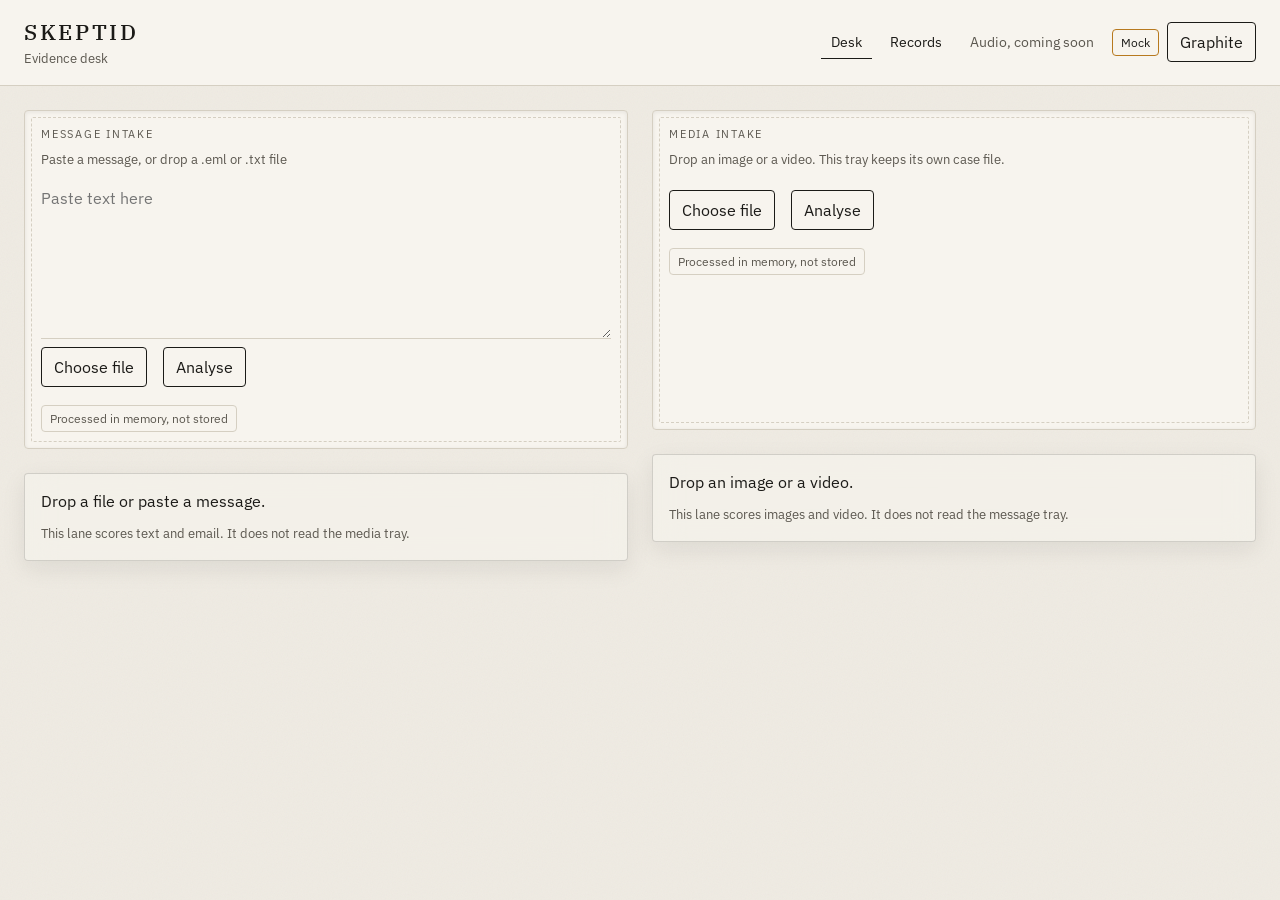
==== web/index.html @ 7d763f14 "feat(message): M4 message lane, email engine, external vendor router, and champion primary" ====
<!DOCTYPE html>
<html lang="en">
<head>
  <meta charset="utf-8">
  <meta name="viewport" content="width=device-width, initial-scale=1">
  <title>SKEPTID — evidence desk</title>
  <link rel="stylesheet" href="styles.css">
</head>
<body>
  <a class="skip" href="#message-input">Skip to message intake</a>
  <div id="app">
    <header class="mast">
      <div class="brand">
        <h1>Skeptid</h1>
        <p>Evidence desk</p>
      </div>
      <div class="mast-tools">
        <nav class="nav" aria-label="Desk sections">
          <a href="#desk" id="nav-desk" aria-current="page">Desk</a>
          <a href="#records" id="nav-records">Records</a>
          <span class="is-disabled" title="Audio is not implemented">Audio, coming soon</span>
        </nav>
        <span id="mock-chip" class="chip mock" hidden>Mock</span>
        <button type="button" id="theme-toggle" aria-pressed="false">Graphite</button>
      </div>
    </header>

    <main>
      <div id="view-desk">
        <div class="desk-intakes">
          <section class="lane is-empty" id="message-lane" data-lane="message">
            <div class="tray" id="message-tray">
              <div class="scan" aria-hidden="true"></div>
              <div class="tray-label">Message intake</div>
              <div class="tray-body">
                <label class="muted" for="message-input">Paste a message, or drop a .eml or .txt file</label>
                <textarea id="message-input" maxlength="20000" rows="6" placeholder="Paste text here"></textarea>
                <div class="row">
                  <button type="button" id="message-choose">Choose file</button>
                  <input id="message-file" type="file" accept=".eml,.txt,text/plain,message/rfc822" hidden>
                  <span class="file-name mono" id="message-filename"></span>
                  <button type="button" id="message-analyze">Analyse</button>
                </div>
                <div class="progress" aria-hidden="true"><span></span></div>
                <div class="examples" id="message-examples" hidden></div>
                <span class="chip privacy">Processed in memory, not stored</span>
              </div>
            </div>
            <div class="glass panel-empty" id="message-empty">
              <p>Drop a file or paste a message.</p>
              <p class="muted">This lane scores text and email. It does not read the media tray.</p>
            </div>
            <div class="glass panel-load" id="message-load">
              <p id="message-step">Checking body text</p>
              <div class="skel" aria-hidden="true"><i></i><i></i><i></i><i></i></div>
            </div>
            <div class="glass panel-fail" id="message-fail" role="alert"></div>
            <div class="section history-wrap" id="message-history-wrap" hidden>
              <h3>History</h3>
              <ul class="history" id="message-history"></ul>
            </div>
          </section>

          <section class="lane is-empty" id="media-lane" data-lane="media">
            <div class="tray" id="media-tray">
              <div class="scan" aria-hidden="true"></div>
              <div class="tray-label">Media intake</div>
              <div class="tray-body">
                <p class="muted">Drop an image or a video. This tray keeps its own case file.</p>
                <div class="row">
                  <button type="button" id="media-choose">Choose file</button>
                  <input id="media-file" type="file" accept="image/jpeg,image/png,image/webp,video/mp4,video/webm,.jpg,.jpeg,.png,.webp,.mp4,.webm" hidden>
                  <span class="file-name mono" id="media-filename"></span>
                  <button type="button" id="media-analyze">Analyse</button>
                </div>
                <div class="progress" aria-hidden="true"><span></span></div>
                <div class="examples" id="media-examples" hidden></div>
                <span class="chip privacy">Processed in memory, not stored</span>
              </div>
            </div>
            <div class="glass panel-empty" id="media-empty">
              <p>Drop an image or a video.</p>
              <p class="muted">This lane scores images and video. It does not read the message tray.</p>
            </div>
            <div class="glass panel-load" id="media-load">
              <p id="media-step">Scoring frames</p>
              <div class="skel" aria-hidden="true"><i></i><i></i><i></i><i></i></div>
            </div>
            <div class="glass panel-fail" id="media-fail" role="alert"></div>
            <div class="section history-wrap" id="media-history-wrap" hidden>
              <h3>History</h3>
              <ul class="history" id="media-history"></ul>
            </div>
          </section>
        </div>

        <div class="desk-results">
          <div class="panel-result" id="message-result"></div>
          <div class="panel-result" id="media-result"></div>
        </div>
      </div>

      <section id="view-records" hidden>
        <div class="records-solid" id="records-body">
          <h2>Records</h2>
          <p class="muted">Metrics come from the model registry. Nothing on this page is a sample score.</p>
        </div>
      </section>
    </main>
  </div>
  <script src="offsets.js"></script>
  <script src="fixtures.js"></script>
  <script src="app.js"></script>
</body>
</html>
---- web/styles.css ----
/* SKEPTID evidence desk — tokens, grain, shell, trays, results */

@font-face {
  font-family: "IBM Plex Serif";
  src: url("fonts/ibm-plex-serif-latin-400-normal.woff2") format("woff2");
  font-weight: 400;
  font-style: normal;
  font-display: swap;
}

@font-face {
  font-family: "IBM Plex Serif";
  src: url("fonts/ibm-plex-serif-latin-500-normal.woff2") format("woff2");
  font-weight: 500;
  font-style: normal;
  font-display: swap;
}

@font-face {
  font-family: "IBM Plex Sans";
  src: url("fonts/ibm-plex-sans-latin-400-normal.woff2") format("woff2");
  font-weight: 400;
  font-style: normal;
  font-display: swap;
}

@font-face {
  font-family: "IBM Plex Sans";
  src: url("fonts/ibm-plex-sans-latin-500-normal.woff2") format("woff2");
  font-weight: 500;
  font-style: normal;
  font-display: swap;
}

@font-face {
  font-family: "IBM Plex Mono";
  src: url("fonts/ibm-plex-mono-latin-400-normal.woff2") format("woff2");
  font-weight: 400;
  font-style: normal;
  font-display: swap;
}

:root {
  --paper: #efebe3;
  --surface: #f7f4ee;
  --ink: #1b1a17;
  --ink-2: #5b574f;
  --rule: #d5cfc2;
  --alert: #b3361e;
  --caution: #b7791f;
  --safe: #2f6b57;
  --glass-fill: rgba(247, 244, 238, 0.58);
  --glass-border: rgba(27, 26, 23, 0.16);
  --glass-shadow: 0 8px 24px rgba(27, 26, 23, 0.08);
  --grain-opacity: 0.04;
  --radius: 4px;
  --s: 8px;
  --font-serif: "IBM Plex Serif", "Iowan Old Style", "Palatino Linotype", Palatino, "Times New Roman", serif;
  --font-sans: "IBM Plex Sans", "Segoe UI", system-ui, sans-serif;
  --font-mono: "IBM Plex Mono", ui-monospace, "Cascadia Mono", Consolas, monospace;
  color-scheme: light;
}

[data-theme="dark"] {
  --paper: #151616;
  --surface: #1d1f1f;
  --ink: #ece8df;
  --ink-2: #9a968c;
  --rule: #2f3232;
  --alert: #d24a32;
  --caution: #c48a2e;
  --safe: #3d8a70;
  --glass-fill: rgba(29, 31, 31, 0.56);
  --glass-border: rgba(236, 232, 223, 0.14);
  --glass-shadow: 0 8px 24px rgba(0, 0, 0, 0.35);
  --grain-opacity: 0.07;
  color-scheme: dark;
}

*,
*::before,
*::after {
  box-sizing: border-box;
}

html,
body {
  margin: 0;
  min-height: 100%;
}

body {
  background: var(--paper);
  color: var(--ink);
  font-family: var(--font-sans);
  font-size: 16px;
  line-height: 1.45;
  position: relative;
}

body::before {
  content: "";
  position: fixed;
  inset: 0;
  z-index: 0;
  pointer-events: none;
  opacity: var(--grain-opacity);
  background-image: url("data:image/svg+xml,%3Csvg xmlns='http://www.w3.org/2000/svg' width='180' height='180'%3E%3Cfilter id='n'%3E%3CfeTurbulence type='fractalNoise' baseFrequency='0.8' numOctaves='4' stitchTiles='stitch'/%3E%3C/filter%3E%3Crect width='100%25' height='100%25' filter='url(%23n)'/%3E%3C/svg%3E");
  mix-blend-mode: multiply;
}

[data-theme="dark"] body::before,
body.theme-dark::before {
  mix-blend-mode: overlay;
}

#app {
  position: relative;
  z-index: 1;
  min-height: 100vh;
}

.skip {
  position: absolute;
  left: var(--s);
  top: -40px;
  background: var(--surface);
  color: var(--ink);
  padding: var(--s) calc(var(--s) * 2);
  z-index: 10;
}

.skip:focus {
  top: var(--s);
}

h1,
h2,
h3 {
  font-family: var(--font-serif);
  font-weight: 500;
  margin: 0;
}

p {
  margin: 0 0 calc(var(--s) * 1.5);
}

button,
input,
textarea,
select {
  font-family: inherit;
  font-size: inherit;
  color: inherit;
}

button {
  background: var(--surface);
  border: 1px solid var(--ink);
  border-radius: var(--radius);
  padding: calc(var(--s) * 1) calc(var(--s) * 1.5);
  cursor: pointer;
  min-height: 40px;
}

button:hover {
  background: var(--paper);
}

button:disabled {
  cursor: not-allowed;
  opacity: 0.55;
}

button.ghost {
  border-color: var(--rule);
  color: var(--ink-2);
}

a {
  color: var(--ink);
}

:focus-visible {
  outline: 2px solid var(--ink);
  outline-offset: 2px;
}

.num {
  font-family: var(--font-mono);
  font-variant-numeric: tabular-nums;
  font-feature-settings: "tnum" 1;
}

.mono {
  font-family: var(--font-mono);
}

.caps {
  font-family: var(--font-mono);
  letter-spacing: 0.08em;
  text-transform: uppercase;
  font-size: 12px;
}

/* Header / shell */

.mast {
  display: flex;
  align-items: center;
  justify-content: space-between;
  gap: calc(var(--s) * 2);
  padding: calc(var(--s) * 2) calc(var(--s) * 3);
  border-bottom: 1px solid var(--rule);
  background: var(--surface);
}

.brand {
  display: flex;
  flex-direction: column;
  gap: 2px;
}

.brand h1 {
  font-size: 22px;
  letter-spacing: 0.12em;
  text-transform: uppercase;
}

.brand p {
  margin: 0;
  color: var(--ink-2);
  font-size: 13px;
}

.mast-tools {
  display: flex;
  align-items: center;
  gap: var(--s);
  flex-wrap: wrap;
  justify-content: flex-end;
}

.nav {
  display: flex;
  gap: var(--s);
}

.nav a,
.nav span {
  padding: 6px 10px;
  text-decoration: none;
  border-bottom: 1px solid transparent;
  font-size: 14px;
}

.nav a[aria-current="page"] {
  border-bottom-color: var(--ink);
}

.nav .is-disabled {
  color: var(--ink-2);
}

.chip {
  display: inline-flex;
  align-items: center;
  gap: 6px;
  border: 1px solid var(--rule);
  border-radius: var(--radius);
  padding: 4px 8px;
  font-size: 12px;
  color: var(--ink-2);
  background: var(--surface);
}

.chip.mock {
  border-color: var(--caution);
  color: var(--ink);
}

.chip.privacy {
  max-width: 28ch;
}

main {
  padding: calc(var(--s) * 3);
  max-width: 1440px;
  margin: 0 auto;
}

.desk-intakes {
  display: grid;
  grid-template-columns: 1fr 1fr;
  gap: calc(var(--s) * 3);
  align-items: start;
}

.desk-results {
  display: flex;
  flex-direction: column;
  gap: calc(var(--s) * 3);
  margin-top: calc(var(--s) * 3);
}

#view-records {
  max-width: 1440px;
}

.lane {
  display: flex;
  flex-direction: column;
  gap: calc(var(--s) * 2);
  min-width: 0;
}

/* Intake tray */

.tray {
  position: relative;
  background: var(--surface);
  border: 1px solid var(--rule);
  border-radius: var(--radius);
  box-shadow: inset 0 1px 4px rgba(27, 26, 23, 0.08);
  padding: calc(var(--s) * 2);
  min-height: 320px;
}

.tray::after {
  content: "";
  position: absolute;
  inset: 6px;
  border: 1px dashed var(--rule);
  border-radius: 2px;
  pointer-events: none;
}

.tray.is-dragover {
  background: color-mix(in srgb, var(--surface) 88%, var(--ink) 12%);
}

.tray.is-dragover::after {
  border-style: solid;
  border-color: var(--ink);
}

.tray-label {
  font-family: var(--font-sans);
  font-size: 11px;
  letter-spacing: 0.16em;
  text-transform: uppercase;
  color: var(--ink-2);
  margin-bottom: var(--s);
}

.tray-body {
  position: relative;
  z-index: 1;
  display: flex;
  flex-direction: column;
  gap: var(--s);
}

textarea {
  width: 100%;
  min-height: 120px;
  resize: vertical;
  background: transparent;
  border: 0;
  border-bottom: 1px solid var(--rule);
  border-radius: 0;
  padding: var(--s) 0;
  line-height: 1.5;
}

textarea:focus-visible {
  outline: none;
  border-bottom-color: var(--ink);
}

.row {
  display: flex;
  flex-wrap: wrap;
  gap: var(--s);
  align-items: center;
}

.file-name {
  color: var(--ink-2);
  font-size: 13px;
  min-width: 0;
  overflow: hidden;
  text-overflow: ellipsis;
  white-space: nowrap;
}

.examples {
  display: flex;
  flex-wrap: nowrap;
  gap: 6px;
  overflow-x: auto;
  padding-bottom: 2px;
}

.examples button {
  min-height: 32px;
  padding: 4px 8px;
  font-size: 12px;
  border-color: var(--rule);
  color: var(--ink-2);
  white-space: nowrap;
  flex: 0 0 auto;
}

.progress {
  height: 2px;
  background: var(--rule);
  overflow: hidden;
  display: none;
}

.tray.is-loading .progress {
  display: block;
}

.progress > span {
  display: block;
  height: 100%;
  width: 30%;
  background: var(--ink);
  animation: slide 800ms ease-out infinite;
}

.scan {
  display: none;
  position: absolute;
  left: 6px;
  right: 6px;
  top: 6px;
  height: 1px;
  background: var(--ink);
  z-index: 3;
  pointer-events: none;
}

.tray.is-loading .scan {
  display: block;
  animation: scan 900ms ease-out infinite;
}

@keyframes slide {
  from { transform: translateX(-120%); }
  to { transform: translateX(400%); }
}

@keyframes scan {
  from { top: 8px; }
  to { top: calc(100% - 8px); }
}

/* Glass: empty, loading, fail only */

.glass {
  position: relative;
  background: var(--glass-fill);
  border: 1px solid var(--glass-border);
  border-radius: var(--radius);
  box-shadow: var(--glass-shadow);
  backdrop-filter: blur(14px);
  -webkit-backdrop-filter: blur(14px);
  padding: calc(var(--s) * 2);
  color: var(--ink);
}

.glass p:last-child {
  margin-bottom: 0;
}

.glass-fallback {
  background: var(--surface);
  backdrop-filter: none;
}

.panel-empty,
.panel-load,
.panel-fail {
  margin-top: var(--s);
}

.panel-load,
.panel-fail,
.lane.is-empty .panel-result,
.lane:not(.is-empty) .panel-empty,
.lane:not(.is-loading) .panel-load,
.lane:not(.is-fail) .panel-fail {
  display: none;
}

.lane.is-loading .panel-load,
.lane.is-fail .panel-fail {
  display: block;
}

.lane.is-loading .panel-empty,
.lane.is-fail .panel-empty {
  display: none;
}

.skel {
  display: grid;
  gap: var(--s);
}

.skel i {
  display: block;
  height: 12px;
  background: var(--rule);
  border-radius: 2px;
}

.skel i:nth-child(1) { width: 40%; height: 20px; }
.skel i:nth-child(2) { width: 92%; }
.skel i:nth-child(3) { width: 74%; }
.skel i:nth-child(4) { width: 83%; }

/* Result: solid surfaces only */

.panel-result {
  display: none;
  background: var(--surface);
  border: 1px solid var(--rule);
  border-radius: var(--radius);
  padding: calc(var(--s) * 2);
}

.panel-result.is-open {
  display: block;
}

.result-head {
  display: flex;
  flex-wrap: wrap;
  justify-content: space-between;
  gap: var(--s);
  padding-bottom: calc(var(--s) * 2);
  border-bottom: 1px solid var(--rule);
  margin-bottom: calc(var(--s) * 2);
}

.verdict {
  display: inline-block;
  font-family: var(--font-mono);
  font-size: 13px;
  letter-spacing: 0.14em;
  text-transform: uppercase;
  padding: 8px 12px;
  border: 1px solid currentColor;
  box-shadow: 0 0 0 1px currentColor;
  color: var(--ink-2);
}

.verdict[data-level="LOW"] { color: var(--safe); }
.verdict[data-level="MEDIUM"] { color: var(--caution); }
.verdict[data-level="HIGH"] { color: var(--alert); }

.meta {
  text-align: right;
  font-size: 13px;
  color: var(--ink-2);
}

.meta strong {
  color: var(--ink);
  font-weight: 500;
}

.stats {
  display: grid;
  grid-template-columns: repeat(3, minmax(0, 1fr));
  gap: var(--s);
  margin: calc(var(--s) * 2) 0;
}

.stat {
  padding: var(--s) 0;
  border-top: 1px solid var(--rule);
}

.stat dt {
  color: var(--ink-2);
  font-size: 12px;
}

.stat dd {
  margin: 4px 0 0;
  font-family: var(--font-mono);
  font-variant-numeric: tabular-nums;
  font-size: 20px;
  text-align: right;
}

.section {
  margin-top: calc(var(--s) * 3);
  padding-top: calc(var(--s) * 2);
  border-top: 1px solid var(--rule);
}

.section h3 {
  font-size: 16px;
  margin-bottom: var(--s);
}

.providers {
  display: grid;
  grid-template-columns: repeat(3, minmax(0, 1fr));
  gap: var(--s);
}

.provider {
  padding: var(--s) 0;
}

.provider .id {
  font-family: var(--font-mono);
  font-size: 13px;
}

.provider.unavailable .id {
  color: var(--ink-2);
}

.provider-version {
  margin: 6px 0 0;
  font-size: 13px;
  display: flex;
  flex-wrap: wrap;
  align-items: center;
  gap: 6px;
}

.chip.tag-plain {
  border-color: var(--rule);
  color: var(--ink-2);
  background: var(--surface);
}

.muted {
  color: var(--ink-2);
  font-size: 13px;
}

.hl {
  background: color-mix(in srgb, var(--caution) 42%, var(--surface));
  border-bottom: 2px solid var(--caution);
  padding: 0 1px;
  color: var(--ink);
}

.span-mark {
  display: inline-flex;
  align-items: center;
  justify-content: center;
  width: 14px;
  height: 14px;
  margin-right: 2px;
  font-family: var(--font-mono);
  font-size: 10px;
  line-height: 1;
  border: 1px solid var(--ink);
  border-radius: 2px;
  vertical-align: 2px;
}

.why-list {
  list-style: none;
  margin: 0;
  padding: 0;
}

.why-list li {
  display: grid;
  grid-template-columns: 20px 1fr auto;
  gap: var(--s);
  padding: 8px 0;
  border-bottom: 1px solid var(--rule);
  font-size: 13px;
}

.why-list .num {
  text-align: right;
}

.result-layout {
  display: flex;
  flex-direction: column;
  gap: calc(var(--s) * 3);
}

.result-evidence,
.result-summary {
  min-width: 0;
}

.result-evidence {
  max-height: 480px;
  overflow: auto;
  padding-right: var(--s);
}

.result-summary {
  background: var(--surface);
}

.risk-bar {
  position: relative;
  height: 8px;
  margin: calc(var(--s) * 2) 0 calc(var(--s) * 3);
  background: var(--rule);
  border-radius: 2px;
}

.risk-bar .fill {
  height: 100%;
  border-radius: 2px;
  background: var(--ink-2);
}

.risk-bar[data-level="LOW"] .fill { background: var(--safe); }
.risk-bar[data-level="MEDIUM"] .fill { background: var(--caution); }
.risk-bar[data-level="HIGH"] .fill { background: var(--alert); }

.risk-bar .tick {
  position: absolute;
  top: -4px;
  width: 1px;
  height: 16px;
  background: var(--ink);
}

.risk-bar .tick-label {
  position: absolute;
  top: 16px;
  font-family: var(--font-mono);
  font-size: 10px;
  color: var(--ink-2);
  transform: translateX(-50%);
}

.strip {
  width: 100%;
  height: 56px;
  display: block;
}

.provider.is-shown {
  box-shadow: inset 0 -2px 0 var(--ink);
}

.print {
  position: relative;
  display: inline-block;
  border: 1px solid var(--ink);
  box-shadow: 0 6px 16px rgba(27, 26, 23, 0.12);
  padding: 8px;
  background: var(--surface);
}

.print::before,
.print::after {
  content: "";
  position: absolute;
  width: 10px;
  height: 10px;
  border: 1px solid var(--ink-2);
}

.print::before {
  top: -1px;
  left: -1px;
  border-right: 0;
  border-bottom: 0;
}

.print::after {
  bottom: -1px;
  right: -1px;
  border-left: 0;
  border-top: 0;
}

.print-stage {
  position: relative;
  display: block;
}

.print-stage canvas,
.print-stage img {
  display: block;
  max-width: 100%;
  height: auto;
}

.print-stage .overlay {
  position: absolute;
  inset: 0;
  width: 100%;
  height: 100%;
  mix-blend-mode: multiply;
  pointer-events: none;
}

.print-cap {
  font-family: var(--font-mono);
  font-size: 11px;
  color: var(--ink-2);
  margin-top: 6px;
}

.film {
  display: flex;
  gap: 6px;
  overflow-x: auto;
  padding-bottom: 8px;
}

.film button {
  padding: 4px;
  min-height: 0;
  border-color: var(--rule);
}

.film canvas {
  display: block;
  width: 72px;
  height: 48px;
}

.timeline {
  width: 100%;
  height: 64px;
  display: block;
}

.records-solid {
  background: var(--surface);
  border: 1px solid var(--rule);
  border-radius: var(--radius);
  padding: calc(var(--s) * 3);
}

.matrix {
  border-collapse: collapse;
  font-size: 12px;
}

.matrix th,
.matrix td {
  text-align: right;
  padding: 6px 8px;
}

.opacity-row {
  display: flex;
  align-items: center;
  gap: var(--s);
  margin-top: var(--s);
}

.opacity-row input[type="range"] {
  flex: 1;
  accent-color: var(--ink);
}

@media (min-width: 1100px) {
  .result-layout {
    display: grid;
    grid-template-columns: minmax(0, 1.1fr) minmax(280px, 0.9fr);
    align-items: start;
  }

  .result-summary {
    position: sticky;
    top: var(--s);
  }

  .result-evidence {
    order: 0;
  }

  .result-summary {
    order: 1;
  }
}

.evidence-text {
  white-space: pre-wrap;
  word-break: break-word;
  font-size: 15px;
}

table {
  width: 100%;
  border-collapse: collapse;
  font-size: 13px;
}

th,
td {
  padding: 8px 0;
  border-bottom: 1px solid var(--rule);
  text-align: left;
  vertical-align: top;
}

th {
  color: var(--ink-2);
  font-weight: 500;
}

td.num,
th.num {
  text-align: right;
}

.history {
  list-style: none;
  margin: 0;
  padding: 0;
}

.history button {
  width: 100%;
  text-align: left;
  border-color: var(--rule);
}

.icon {
  width: 16px;
  height: 16px;
  stroke: currentColor;
  fill: none;
  stroke-width: 1.4;
  vertical-align: -2px;
}

@media (max-width: 1099px) {
  .result-summary {
    order: -1;
  }

  .result-evidence {
    max-height: none;
  }
}

@media (max-width: 880px) {
  .desk-intakes {
    grid-template-columns: 1fr;
  }

  .providers,
  .stats {
    grid-template-columns: 1fr;
  }

  .meta {
    text-align: left;
  }

  main {
    padding: calc(var(--s) * 2);
  }

  .mast {
    padding: calc(var(--s) * 2);
    align-items: flex-start;
    flex-direction: column;
  }
}

@media (max-width: 360px) {
  .brand h1 {
    font-size: 18px;
  }

  textarea {
    min-height: 96px;
  }
}

@media (prefers-reduced-motion: reduce) {
  *,
  *::before,
  *::after {
    animation: none !important;
    transition: none !important;
  }

  .scan {
    display: none !important;
  }
}

@media (prefers-reduced-transparency: reduce) {
  .glass {
    background: var(--surface);
    backdrop-filter: none;
    -webkit-backdrop-filter: none;
  }
}

@supports not ((backdrop-filter: blur(12px)) or (-webkit-backdrop-filter: blur(12px))) {
  .glass {
    background: var(--surface);
  }
}
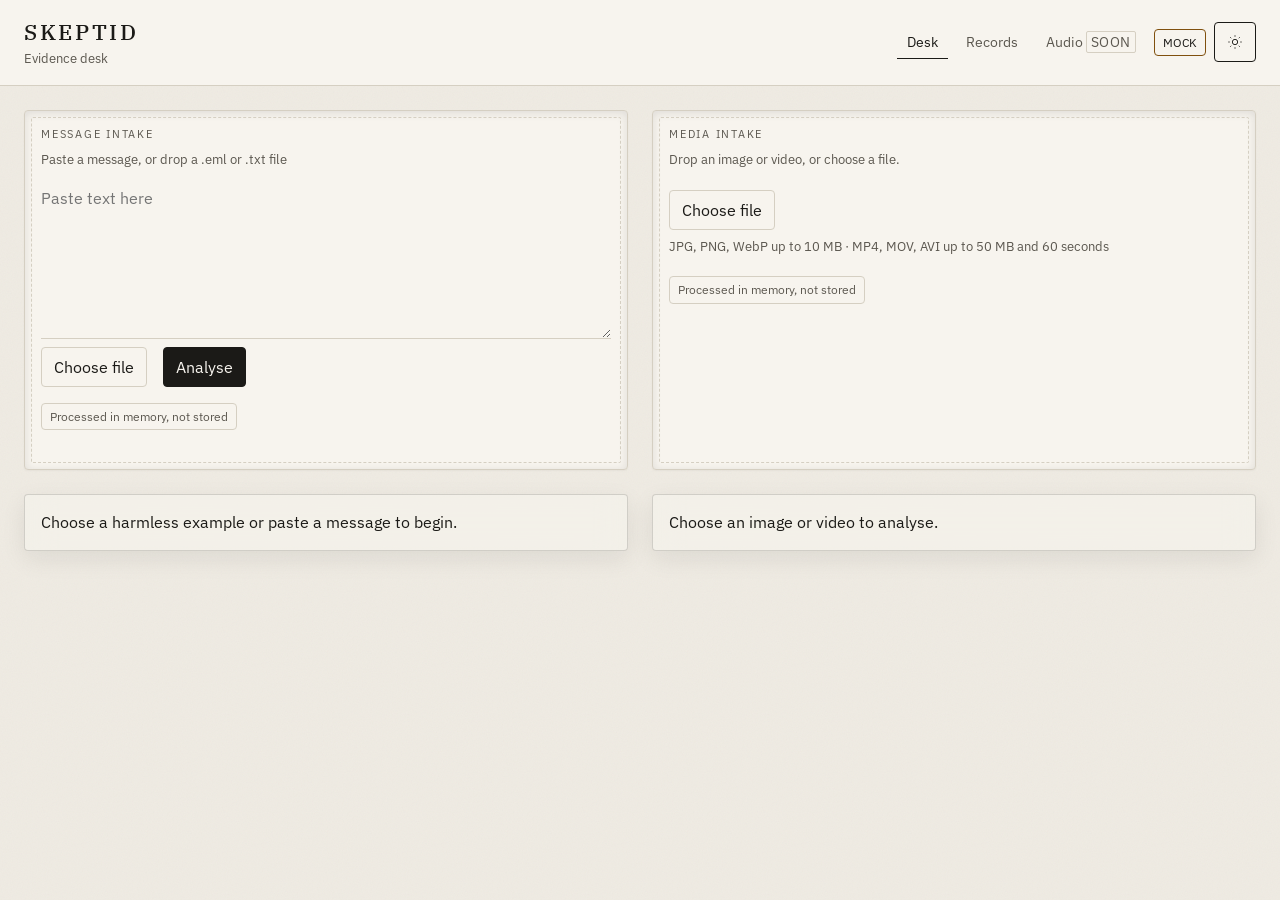
==== commit aca858d0: "feat(web): complete evidence desk UI fixes" ====
--- a/web/index.html
+++ b/web/index.html
@@ -16,99 +16,70 @@
       </div>
       <div class="mast-tools">
         <nav class="nav" aria-label="Desk sections">
-          <a href="#desk" id="nav-desk" aria-current="page">Desk</a>
-          <a href="#records" id="nav-records">Records</a>
-          <span class="is-disabled" title="Audio is not implemented">Audio, coming soon</span>
+          <a href="#desk" aria-current="page">Desk</a>
+          <span class="is-disabled" aria-disabled="true">Records</span>
+          <span class="is-disabled" aria-disabled="true">Audio <span class="soon">soon</span></span>
         </nav>
-        <span id="mock-chip" class="chip mock" hidden>Mock</span>
-        <button type="button" id="theme-toggle" aria-pressed="false">Graphite</button>
+        <span id="mock-chip" class="chip mock" hidden>MOCK</span>
+        <button type="button" id="theme-toggle" aria-label="Switch to Graphite theme" aria-pressed="false">
+          <svg class="icon" viewBox="0 0 24 24" aria-hidden="true"><circle cx="12" cy="12" r="4"/><path d="M12 2v2m0 16v2M4.93 4.93l1.42 1.42m11.3 11.3 1.42 1.42M2 12h2m16 0h2M4.93 19.07l1.42-1.42m11.3-11.3 1.42-1.42"/></svg>
+        </button>
       </div>
     </header>
 
-    <main>
-      <div id="view-desk">
-        <div class="desk-intakes">
-          <section class="lane is-empty" id="message-lane" data-lane="message">
-            <div class="tray" id="message-tray">
-              <div class="scan" aria-hidden="true"></div>
-              <div class="tray-label">Message intake</div>
-              <div class="tray-body">
-                <label class="muted" for="message-input">Paste a message, or drop a .eml or .txt file</label>
-                <textarea id="message-input" maxlength="20000" rows="6" placeholder="Paste text here"></textarea>
-                <div class="row">
-                  <button type="button" id="message-choose">Choose file</button>
-                  <input id="message-file" type="file" accept=".eml,.txt,text/plain,message/rfc822" hidden>
-                  <span class="file-name mono" id="message-filename"></span>
-                  <button type="button" id="message-analyze">Analyse</button>
-                </div>
-                <div class="progress" aria-hidden="true"><span></span></div>
-                <div class="examples" id="message-examples" hidden></div>
-                <span class="chip privacy">Processed in memory, not stored</span>
+    <main id="desk">
+      <div class="desk">
+        <section class="lane is-empty" id="message-lane" data-lane="message">
+          <div class="tray" id="message-tray">
+            <div class="scan" aria-hidden="true"></div>
+            <div class="tray-label">Message intake</div>
+            <div class="tray-body">
+              <label class="muted" for="message-input">Paste a message, or drop a .eml or .txt file</label>
+              <textarea id="message-input" maxlength="20000" rows="6" placeholder="Paste text here"></textarea>
+              <div class="row">
+                <button type="button" class="secondary" id="message-choose">Choose file</button>
+                <input id="message-file" type="file" accept=".eml,.txt,text/plain,message/rfc822" hidden>
+                <span class="file-name mono" id="message-filename"></span>
+                <button type="button" class="primary" id="message-analyze">Analyse</button>
               </div>
+              <div class="progress" aria-hidden="true"><span></span></div>
+              <div class="examples" id="message-examples" hidden aria-label="Mock examples"></div>
+              <span class="chip privacy">Processed in memory, not stored</span>
             </div>
-            <div class="glass panel-empty" id="message-empty">
-              <p>Drop a file or paste a message.</p>
-              <p class="muted">This lane scores text and email. It does not read the media tray.</p>
+          </div>
+
+          <div class="glass panel-empty" id="message-empty"><p>Choose a harmless example or paste a message to begin.</p></div>
+          <div class="glass panel-load" id="message-load">
+            <p id="message-step">Checking body text</p>
+            <div class="skel" aria-hidden="true"><i></i><i></i><i></i><i></i></div>
+          </div>
+          <div class="glass panel-fail" id="message-fail" role="alert"></div>
+          <div class="panel-result" id="message-result"></div>
+          <div class="section" id="message-history-wrap" hidden>
+            <h3>History</h3>
+            <ul class="history" id="message-history"></ul>
+          </div>
+        </section>
+
+        <section class="lane is-empty" id="media-lane" data-lane="media">
+          <div class="tray" id="media-tray">
+            <div class="tray-label">Media intake</div>
+            <div class="tray-body">
+              <p class="muted">Drop an image or video, or choose a file.</p>
+              <div class="row">
+                <button type="button" class="secondary" id="media-choose">Choose file</button>
+                <input id="media-file" type="file" accept="image/jpeg,image/png,image/webp,video/mp4,video/quicktime,video/x-msvideo,.jpg,.jpeg,.png,.webp,.mp4,.mov,.avi" hidden>
+                <span class="file-name mono" id="media-filename"></span>
+              </div>
+              <p class="muted media-limits">JPG, PNG, WebP up to 10 MB · MP4, MOV, AVI up to 50 MB and 60 seconds</p>
+              <span class="chip privacy">Processed in memory, not stored</span>
             </div>
-            <div class="glass panel-load" id="message-load">
-              <p id="message-step">Checking body text</p>
-              <div class="skel" aria-hidden="true"><i></i><i></i><i></i><i></i></div>
-            </div>
-            <div class="glass panel-fail" id="message-fail" role="alert"></div>
-            <div class="section history-wrap" id="message-history-wrap" hidden>
-              <h3>History</h3>
-              <ul class="history" id="message-history"></ul>
-            </div>
-          </section>
-
-          <section class="lane is-empty" id="media-lane" data-lane="media">
-            <div class="tray" id="media-tray">
-              <div class="scan" aria-hidden="true"></div>
-              <div class="tray-label">Media intake</div>
-              <div class="tray-body">
-                <p class="muted">Drop an image or a video. This tray keeps its own case file.</p>
-                <div class="row">
-                  <button type="button" id="media-choose">Choose file</button>
-                  <input id="media-file" type="file" accept="image/jpeg,image/png,image/webp,video/mp4,video/webm,.jpg,.jpeg,.png,.webp,.mp4,.webm" hidden>
-                  <span class="file-name mono" id="media-filename"></span>
-                  <button type="button" id="media-analyze">Analyse</button>
-                </div>
-                <div class="progress" aria-hidden="true"><span></span></div>
-                <div class="examples" id="media-examples" hidden></div>
-                <span class="chip privacy">Processed in memory, not stored</span>
-              </div>
-            </div>
-            <div class="glass panel-empty" id="media-empty">
-              <p>Drop an image or a video.</p>
-              <p class="muted">This lane scores images and video. It does not read the message tray.</p>
-            </div>
-            <div class="glass panel-load" id="media-load">
-              <p id="media-step">Scoring frames</p>
-              <div class="skel" aria-hidden="true"><i></i><i></i><i></i><i></i></div>
-            </div>
-            <div class="glass panel-fail" id="media-fail" role="alert"></div>
-            <div class="section history-wrap" id="media-history-wrap" hidden>
-              <h3>History</h3>
-              <ul class="history" id="media-history"></ul>
-            </div>
-          </section>
-        </div>
-
-        <div class="desk-results">
-          <div class="panel-result" id="message-result"></div>
-          <div class="panel-result" id="media-result"></div>
-        </div>
+          </div>
+          <div class="glass panel-empty" id="media-empty"><p>Choose an image or video to analyse.</p></div>
+        </section>
       </div>
-
-      <section id="view-records" hidden>
-        <div class="records-solid" id="records-body">
-          <h2>Records</h2>
-          <p class="muted">Metrics come from the model registry. Nothing on this page is a sample score.</p>
-        </div>
-      </section>
     </main>
   </div>
-  <script src="offsets.js"></script>
   <script src="fixtures.js"></script>
   <script src="app.js"></script>
 </body>
--- a/web/styles.css
+++ b/web/styles.css
@@ -46,13 +46,14 @@
   --ink: #1b1a17;
   --ink-2: #5b574f;
   --rule: #d5cfc2;
-  --alert: #b3361e;
-  --caution: #b7791f;
-  --safe: #2f6b57;
+  --alert: #9b2d1c;
+  --caution: #80500e;
+  --safe: #215640;
   --glass-fill: rgba(247, 244, 238, 0.58);
   --glass-border: rgba(27, 26, 23, 0.16);
   --glass-shadow: 0 8px 24px rgba(27, 26, 23, 0.08);
   --grain-opacity: 0.04;
+  --text-small: #5b574f;
   --radius: 4px;
   --s: 8px;
   --font-serif: "IBM Plex Serif", "Iowan Old Style", "Palatino Linotype", Palatino, "Times New Roman", serif;
@@ -67,13 +68,14 @@
   --ink: #ece8df;
   --ink-2: #9a968c;
   --rule: #2f3232;
-  --alert: #d24a32;
-  --caution: #c48a2e;
-  --safe: #3d8a70;
+  --alert: #f07860;
+  --caution: #e2ae52;
+  --safe: #62b391;
   --glass-fill: rgba(29, 31, 31, 0.56);
   --glass-border: rgba(236, 232, 223, 0.14);
   --glass-shadow: 0 8px 24px rgba(0, 0, 0, 0.35);
   --grain-opacity: 0.07;
+  --text-small: #b3aea4;
   color-scheme: dark;
 }
 
@@ -168,6 +170,10 @@
   background: var(--paper);
 }
 
+button.primary { background: var(--ink); color: var(--surface); border-color: var(--ink); }
+button.primary:hover { background: var(--ink-2); }
+button.secondary { background: transparent; border-color: var(--rule); }
+
 button:disabled {
   cursor: not-allowed;
   opacity: 0.55;
@@ -262,6 +268,8 @@
 .nav .is-disabled {
   color: var(--ink-2);
 }
+
+.nav .soon { border: 1px solid var(--rule); padding: 1px 4px; border-radius: 2px; }
 
 .chip {
   display: inline-flex;
@@ -290,22 +298,11 @@
   margin: 0 auto;
 }
 
-.desk-intakes {
+.desk {
   display: grid;
   grid-template-columns: 1fr 1fr;
   gap: calc(var(--s) * 3);
-  align-items: start;
-}
-
-.desk-results {
-  display: flex;
-  flex-direction: column;
-  gap: calc(var(--s) * 3);
-  margin-top: calc(var(--s) * 3);
-}
-
-#view-records {
-  max-width: 1440px;
+  align-items: stretch;
 }
 
 .lane {
@@ -313,6 +310,7 @@
   flex-direction: column;
   gap: calc(var(--s) * 2);
   min-width: 0;
+  height: 100%;
 }
 
 /* Intake tray */
@@ -322,9 +320,10 @@
   background: var(--surface);
   border: 1px solid var(--rule);
   border-radius: var(--radius);
-  box-shadow: inset 0 1px 4px rgba(27, 26, 23, 0.08);
+  box-shadow: inset 0 2px 10px rgba(27, 26, 23, 0.11), 0 1px 2px rgba(27, 26, 23, 0.04);
   padding: calc(var(--s) * 2);
-  min-height: 320px;
+  min-height: 360px;
+  height: 360px;
 }
 
 .tray::after {
@@ -398,19 +397,16 @@
 .examples {
   display: flex;
   flex-wrap: nowrap;
-  gap: 6px;
+  gap: 4px;
   overflow-x: auto;
-  padding-bottom: 2px;
 }
 
 .examples button {
-  min-height: 32px;
-  padding: 4px 8px;
-  font-size: 12px;
+  min-height: 30px;
+  flex: 0 0 auto;
+  padding: 4px 6px;
+  font-size: 11px;
   border-color: var(--rule);
-  color: var(--ink-2);
-  white-space: nowrap;
-  flex: 0 0 auto;
 }
 
 .progress {
@@ -527,15 +523,16 @@
 /* Result: solid surfaces only */
 
 .panel-result {
-  display: none;
   background: var(--surface);
   border: 1px solid var(--rule);
   border-radius: var(--radius);
   padding: calc(var(--s) * 2);
 }
 
-.panel-result.is-open {
-  display: block;
+.lane.is-empty .panel-result,
+.lane.is-loading .panel-result,
+.lane.is-fail .panel-result {
+  display: none;
 }
 
 .result-head {
@@ -555,9 +552,10 @@
   letter-spacing: 0.14em;
   text-transform: uppercase;
   padding: 8px 12px;
-  border: 1px solid currentColor;
-  box-shadow: 0 0 0 1px currentColor;
-  color: var(--ink-2);
+  border: 1px solid var(--ink);
+  box-shadow: 0 0 0 1px var(--ink);
+  outline: 1px solid var(--ink);
+  outline-offset: 3px;
 }
 
 .verdict[data-level="LOW"] { color: var(--safe); }
@@ -651,247 +649,45 @@
 }
 
 .hl {
-  background: color-mix(in srgb, var(--caution) 42%, var(--surface));
-  border-bottom: 2px solid var(--caution);
-  padding: 0 1px;
-  color: var(--ink);
-}
-
-.span-mark {
-  display: inline-flex;
-  align-items: center;
-  justify-content: center;
-  width: 14px;
-  height: 14px;
-  margin-right: 2px;
-  font-family: var(--font-mono);
-  font-size: 10px;
-  line-height: 1;
-  border: 1px solid var(--ink);
-  border-radius: 2px;
-  vertical-align: 2px;
-}
-
-.why-list {
-  list-style: none;
-  margin: 0;
-  padding: 0;
-}
-
-.why-list li {
-  display: grid;
-  grid-template-columns: 20px 1fr auto;
-  gap: var(--s);
-  padding: 8px 0;
-  border-bottom: 1px solid var(--rule);
-  font-size: 13px;
-}
-
-.why-list .num {
-  text-align: right;
-}
-
-.result-layout {
-  display: flex;
-  flex-direction: column;
-  gap: calc(var(--s) * 3);
-}
-
-.result-evidence,
-.result-summary {
-  min-width: 0;
-}
-
-.result-evidence {
-  max-height: 480px;
-  overflow: auto;
-  padding-right: var(--s);
-}
-
-.result-summary {
-  background: var(--surface);
-}
-
-.risk-bar {
-  position: relative;
-  height: 8px;
-  margin: calc(var(--s) * 2) 0 calc(var(--s) * 3);
-  background: var(--rule);
-  border-radius: 2px;
-}
-
-.risk-bar .fill {
-  height: 100%;
-  border-radius: 2px;
-  background: var(--ink-2);
-}
-
-.risk-bar[data-level="LOW"] .fill { background: var(--safe); }
-.risk-bar[data-level="MEDIUM"] .fill { background: var(--caution); }
-.risk-bar[data-level="HIGH"] .fill { background: var(--alert); }
-
-.risk-bar .tick {
-  position: absolute;
-  top: -4px;
-  width: 1px;
-  height: 16px;
-  background: var(--ink);
-}
-
-.risk-bar .tick-label {
-  position: absolute;
-  top: 16px;
-  font-family: var(--font-mono);
-  font-size: 10px;
-  color: var(--ink-2);
-  transform: translateX(-50%);
-}
-
-.strip {
-  width: 100%;
-  height: 56px;
-  display: block;
-}
-
-.provider.is-shown {
+  background: color-mix(in srgb, var(--caution) 28%, transparent);
   box-shadow: inset 0 -2px 0 var(--ink);
-}
-
-.print {
-  position: relative;
-  display: inline-block;
-  border: 1px solid var(--ink);
-  box-shadow: 0 6px 16px rgba(27, 26, 23, 0.12);
-  padding: 8px;
-  background: var(--surface);
-}
-
-.print::before,
-.print::after {
-  content: "";
-  position: absolute;
-  width: 10px;
-  height: 10px;
-  border: 1px solid var(--ink-2);
-}
-
-.print::before {
-  top: -1px;
-  left: -1px;
-  border-right: 0;
-  border-bottom: 0;
-}
-
-.print::after {
-  bottom: -1px;
-  right: -1px;
-  border-left: 0;
-  border-top: 0;
-}
-
-.print-stage {
-  position: relative;
-  display: block;
-}
-
-.print-stage canvas,
-.print-stage img {
-  display: block;
-  max-width: 100%;
-  height: auto;
-}
-
-.print-stage .overlay {
-  position: absolute;
-  inset: 0;
-  width: 100%;
-  height: 100%;
-  mix-blend-mode: multiply;
-  pointer-events: none;
-}
-
-.print-cap {
-  font-family: var(--font-mono);
-  font-size: 11px;
-  color: var(--ink-2);
-  margin-top: 6px;
-}
-
-.film {
-  display: flex;
-  gap: 6px;
-  overflow-x: auto;
-  padding-bottom: 8px;
-}
-
-.film button {
-  padding: 4px;
-  min-height: 0;
-  border-color: var(--rule);
-}
-
-.film canvas {
-  display: block;
-  width: 72px;
-  height: 48px;
-}
-
-.timeline {
-  width: 100%;
-  height: 64px;
-  display: block;
-}
-
-.records-solid {
-  background: var(--surface);
-  border: 1px solid var(--rule);
-  border-radius: var(--radius);
-  padding: calc(var(--s) * 3);
-}
-
-.matrix {
-  border-collapse: collapse;
-  font-size: 12px;
-}
-
-.matrix th,
-.matrix td {
-  text-align: right;
-  padding: 6px 8px;
-}
-
-.opacity-row {
-  display: flex;
-  align-items: center;
-  gap: var(--s);
-  margin-top: var(--s);
-}
-
-.opacity-row input[type="range"] {
-  flex: 1;
-  accent-color: var(--ink);
-}
-
-@media (min-width: 1100px) {
-  .result-layout {
-    display: grid;
-    grid-template-columns: minmax(0, 1.1fr) minmax(280px, 0.9fr);
-    align-items: start;
-  }
-
-  .result-summary {
-    position: sticky;
-    top: var(--s);
-  }
-
-  .result-evidence {
-    order: 0;
-  }
-
-  .result-summary {
-    order: 1;
-  }
-}
+  text-decoration: underline;
+  text-decoration-thickness: 1px;
+  text-underline-offset: 3px;
+}
+
+.hl sup { font: 11px var(--font-mono); padding-right: 3px; }
+.why-flagged { padding-left: 24px; margin: 0 0 12px; }
+.why-flagged a { text-decoration-thickness: 1px; text-underline-offset: 2px; }
+.evidence-text h4 { margin: 0 0 6px; font-size: 14px; }
+.evidence-text > p { white-space: pre-wrap; word-break: break-word; }
+.shown-result { display: inline-block; margin-left: 4px; font: 11px var(--font-sans); color: var(--safe); }
+.risk-strip { height: 24px; position: relative; margin: 10px 0; border-bottom: 1px solid var(--rule); }
+.risk-strip > i { position: absolute; bottom: -4px; left: var(--position); width: 8px; height: 8px; border-radius: 50%; border: 1px solid var(--ink); background: var(--surface); transform: translateX(-50%); }
+.strip-tick { position: absolute; top: 0; bottom: 0; border-left: 1px dashed var(--ink-2); }
+.strip-tick.tick-35 { left: 35%; }.strip-tick.tick-70 { left: 70%; }
+.strip-labels { position: absolute; left: 0; right: 0; bottom: -22px; display: flex; justify-content: space-between; font: 10px var(--font-mono); color: var(--ink-2); }
+.risk-bar { height: 7px; margin: 0 0 16px; position: relative; background: var(--rule); }
+.risk-bar > span { display: block; height: 100%; width: var(--risk); background: var(--ink); }
+.risk-bar .tick { position: absolute; top: -3px; bottom: -3px; border-left: 1px dashed var(--ink); }
+.risk-bar .tick-35 { left: 35%; }.risk-bar .tick-70 { left: 70%; }
+.copy-id { font-size: 12px; min-height: 32px; margin-top: 4px; }
+.soon { font-size: 10px; letter-spacing: .04em; text-transform: uppercase; }
+.media-limits { max-width: 56ch; }
+.records-view { margin-top: 32px; border-top: 1px solid var(--rule); padding-top: 24px; }
+.records-head { display: flex; justify-content: space-between; align-items: center; margin-bottom: 16px; }
+.records-head h2 { font-size: 24px; }
+.records-table { overflow-x: auto; }
+.records-table table { min-width: 620px; }
+.media-preview { max-width: 100%; max-height: 420px; display: block; border: 1px solid var(--rule); box-shadow: 0 3px 12px rgba(0,0,0,.12); }
+.media-caption { font: 12px var(--font-mono); color: var(--ink-2); margin-top: 8px; }
+.anomaly-wrap { position: relative; display: inline-block; max-width: 100%; }
+.anomaly-wrap img { position: absolute; inset: 0; width: 100%; height: 100%; object-fit: contain; mix-blend-mode: multiply; }
+.frame-strip { display: flex; gap: 8px; overflow-x: auto; padding: 8px 0; }
+.frame-strip button { flex: 0 0 96px; padding: 4px; }
+.frame-strip img { width: 100%; height: 62px; object-fit: cover; }
+.frame-chart { width: 100%; height: 110px; display: block; border-bottom: 1px solid var(--rule); }
+.feedback-row { display: flex; gap: 8px; flex-wrap: wrap; }
 
 .evidence-text {
   white-space: pre-wrap;
@@ -944,25 +740,13 @@
   vertical-align: -2px;
 }
 
-@media (max-width: 1099px) {
-  .result-summary {
-    order: -1;
-  }
-
-  .result-evidence {
-    max-height: none;
-  }
-}
-
 @media (max-width: 880px) {
-  .desk-intakes {
+  .desk {
     grid-template-columns: 1fr;
   }
 
-  .providers,
-  .stats {
-    grid-template-columns: 1fr;
-  }
+  .providers { grid-template-columns: 1fr; }
+  .stats { grid-template-columns: repeat(3, minmax(0, 1fr)); }
 
   .meta {
     text-align: left;
@@ -987,6 +771,31 @@
   textarea {
     min-height: 96px;
   }
+  main { padding: 8px; }
+  .mast { padding: 12px 8px; }
+  .mast-tools { gap: 4px; }
+  .nav { gap: 2px; }
+  .nav a, .nav span { padding: 5px 6px; font-size: 12px; }
+}
+
+@media (min-width: 1100px) {
+  .panel-result { display: grid; grid-template-columns: minmax(0, 1.5fr) minmax(280px, .85fr); gap: 0 24px; align-items: start; }
+  .panel-result .result-head, .panel-result .stats, .panel-result > .risk-bar, .panel-result > .chip { grid-column: 2; }
+  .panel-result .result-head { grid-row: 1; }
+  .panel-result .stats { grid-row: 2; }
+  .panel-result > .risk-bar { grid-row: 3; }
+  .panel-result > .evidence-section { grid-column: 1; grid-row: 1 / span 12; max-height: 480px; overflow: auto; padding-right: 12px; margin-top: 0; }
+  .panel-result > .section:not(.evidence-section) { grid-column: 2; }
+  .panel-result > .provider-section { position: sticky; top: 12px; align-self: start; }
+}
+
+@media (max-width: 1099px) {
+  .panel-result { display: flex; flex-direction: column; }
+  .panel-result .result-head { order: 1; }
+  .panel-result .stats { order: 2; }
+  .panel-result > .risk-bar { order: 3; width: 100%; }
+  .panel-result > .provider-section { order: 4; width: 100%; }
+  .panel-result > .evidence-section { order: 5; width: 100%; }
 }
 
 @media (prefers-reduced-motion: reduce) {
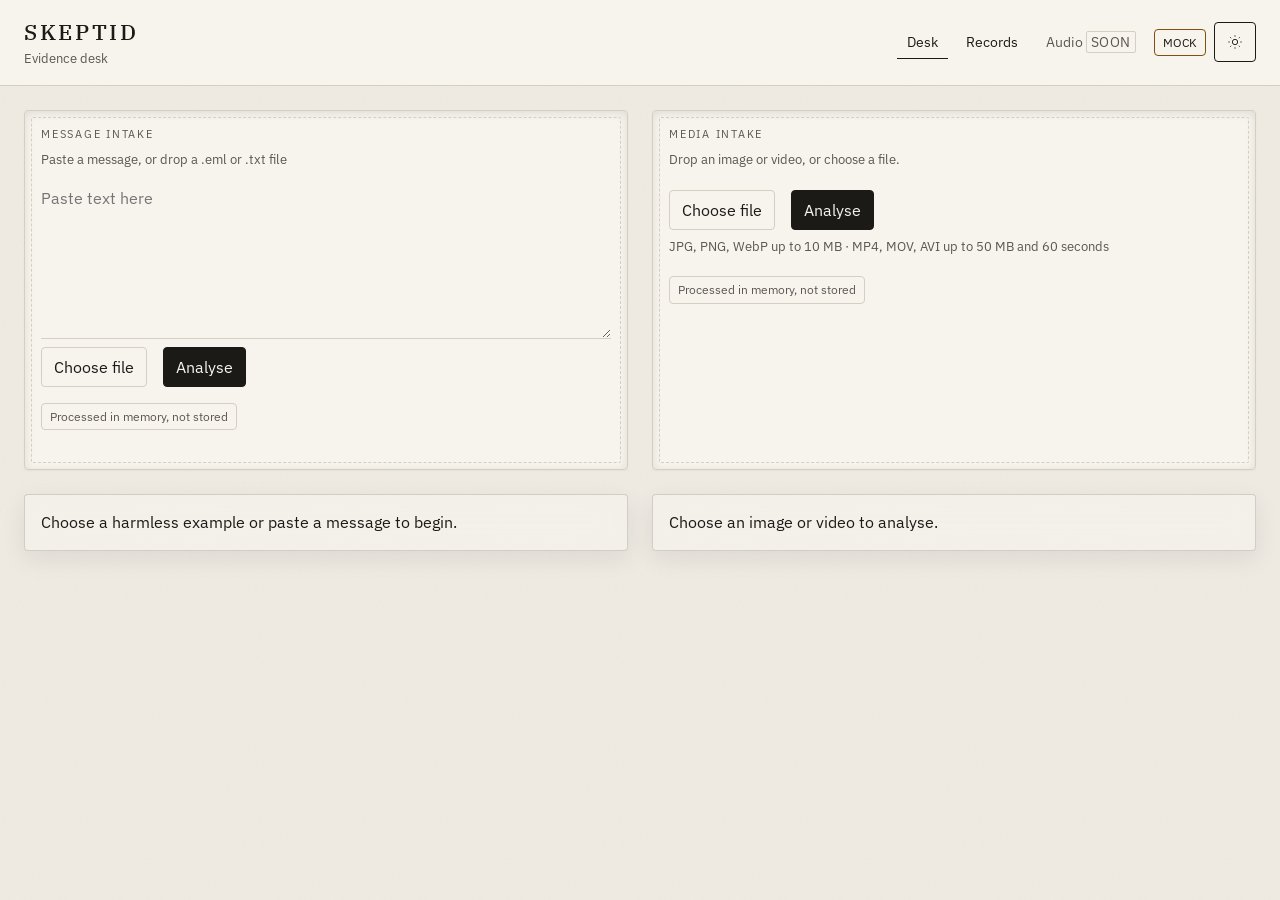
==== commit 94dbe208: "feat(web): add media lane and model records" ====
--- a/web/index.html
+++ b/web/index.html
@@ -17,7 +17,7 @@
       <div class="mast-tools">
         <nav class="nav" aria-label="Desk sections">
           <a href="#desk" aria-current="page">Desk</a>
-          <span class="is-disabled" aria-disabled="true">Records</span>
+          <a href="#records" id="records-link">Records</a>
           <span class="is-disabled" aria-disabled="true">Audio <span class="soon">soon</span></span>
         </nav>
         <span id="mock-chip" class="chip mock" hidden>MOCK</span>
@@ -30,7 +30,7 @@
     <main id="desk">
       <div class="desk">
         <section class="lane is-empty" id="message-lane" data-lane="message">
-          <div class="tray" id="message-tray">
+          <div class="tray" id="message-tray" tabindex="0" role="group" aria-label="Message file drop zone. Press Enter to choose a file.">
             <div class="scan" aria-hidden="true"></div>
             <div class="tray-label">Message intake</div>
             <div class="tray-body">
@@ -62,7 +62,7 @@
         </section>
 
         <section class="lane is-empty" id="media-lane" data-lane="media">
-          <div class="tray" id="media-tray">
+          <div class="tray" id="media-tray" tabindex="0" role="group" aria-label="Media file drop zone. Press Enter to choose a file.">
             <div class="tray-label">Media intake</div>
             <div class="tray-body">
               <p class="muted">Drop an image or video, or choose a file.</p>
@@ -70,14 +70,22 @@
                 <button type="button" class="secondary" id="media-choose">Choose file</button>
                 <input id="media-file" type="file" accept="image/jpeg,image/png,image/webp,video/mp4,video/quicktime,video/x-msvideo,.jpg,.jpeg,.png,.webp,.mp4,.mov,.avi" hidden>
                 <span class="file-name mono" id="media-filename"></span>
+                <button type="button" class="primary" id="media-analyze">Analyse</button>
               </div>
               <p class="muted media-limits">JPG, PNG, WebP up to 10 MB · MP4, MOV, AVI up to 50 MB and 60 seconds</p>
               <span class="chip privacy">Processed in memory, not stored</span>
             </div>
           </div>
           <div class="glass panel-empty" id="media-empty"><p>Choose an image or video to analyse.</p></div>
+          <div class="glass panel-load" id="media-load"><p id="media-step">Checking media</p><div class="skel" aria-hidden="true"><i></i><i></i><i></i><i></i></div></div>
+          <div class="glass panel-fail" id="media-fail" role="alert"></div>
+          <div class="panel-result" id="media-result"></div>
         </section>
       </div>
+      <section class="records-view" id="records" hidden>
+        <div class="records-head"><h2>Records</h2><button type="button" class="ghost" id="records-back">Back to desk</button></div>
+        <div id="records-content"></div>
+      </section>
     </main>
   </div>
   <script src="fixtures.js"></script>
--- a/web/styles.css
+++ b/web/styles.css
@@ -344,6 +344,8 @@
   border-color: var(--ink);
 }
 
+.tray:focus-visible { outline: 2px solid var(--ink); outline-offset: 3px; }
+
 .tray-label {
   font-family: var(--font-sans);
   font-size: 11px;
@@ -666,7 +668,11 @@
 .risk-strip > i { position: absolute; bottom: -4px; left: var(--position); width: 8px; height: 8px; border-radius: 50%; border: 1px solid var(--ink); background: var(--surface); transform: translateX(-50%); }
 .strip-tick { position: absolute; top: 0; bottom: 0; border-left: 1px dashed var(--ink-2); }
 .strip-tick.tick-35 { left: 35%; }.strip-tick.tick-70 { left: 70%; }
-.strip-labels { position: absolute; left: 0; right: 0; bottom: -22px; display: flex; justify-content: space-between; font: 10px var(--font-mono); color: var(--ink-2); }
+.strip-labels { position: absolute; inset: auto 0 -22px; height: 16px; font: 10px var(--font-mono); color: var(--ink-2); }
+.strip-labels i { position: absolute; left: var(--at); transform: translateX(-50%); font-style: normal; }
+.strip-labels i:first-child { --at: 0%; transform: none; }
+.strip-labels i:nth-child(2) { --at: 35%; }.strip-labels i:nth-child(3) { --at: 70%; }
+.strip-labels i:last-child { --at: 100%; transform: translateX(-100%); }
 .risk-bar { height: 7px; margin: 0 0 16px; position: relative; background: var(--rule); }
 .risk-bar > span { display: block; height: 100%; width: var(--risk); background: var(--ink); }
 .risk-bar .tick { position: absolute; top: -3px; bottom: -3px; border-left: 1px dashed var(--ink); }
@@ -682,12 +688,30 @@
 .media-preview { max-width: 100%; max-height: 420px; display: block; border: 1px solid var(--rule); box-shadow: 0 3px 12px rgba(0,0,0,.12); }
 .media-caption { font: 12px var(--font-mono); color: var(--ink-2); margin-top: 8px; }
 .anomaly-wrap { position: relative; display: inline-block; max-width: 100%; }
-.anomaly-wrap img { position: absolute; inset: 0; width: 100%; height: 100%; object-fit: contain; mix-blend-mode: multiply; }
-.frame-strip { display: flex; gap: 8px; overflow-x: auto; padding: 8px 0; }
-.frame-strip button { flex: 0 0 96px; padding: 4px; }
+.anomaly-wrap > .media-preview { position: relative; max-width: 100%; max-height: 420px; }
+.anomaly-wrap > .anomaly-layer { position: absolute; inset: 0; width: 100%; height: 100%; object-fit: contain; mix-blend-mode: multiply; pointer-events: none; }
+.opacity-control { display: flex; align-items: center; gap: 10px; max-width: 360px; margin-top: 12px; font-size: 13px; }
+.opacity-control input { flex: 1; accent-color: var(--ink); }
+.frame-strip-wrap { overflow-x: auto; }
+.frame-strip { position: relative; height: 116px; min-width: 760px; margin: 8px 0; }
+.frame-strip button { position: absolute; top: 4px; width: 88px; padding: 4px; transform: translateX(-50%); font-size: 11px; }
 .frame-strip img { width: 100%; height: 62px; object-fit: cover; }
-.frame-chart { width: 100%; height: 110px; display: block; border-bottom: 1px solid var(--rule); }
+.frame-chart-wrap { overflow-x: auto; }
+.frame-chart { width: 100%; min-width: 760px; height: 110px; display: block; border-bottom: 1px solid var(--rule); }
+.frame-chart circle { fill: var(--surface); stroke: var(--ink); cursor: pointer; }
+.frame-chart circle:focus { outline: none; stroke-width: 3; }
 .feedback-row { display: flex; gap: 8px; flex-wrap: wrap; }
+.feedback-label { display: flex; align-items: center; gap: 8px; }
+.feedback-label select { min-height: 40px; padding: 6px 8px; border: 1px solid var(--rule); border-radius: 2px; background: var(--surface); }
+.feedback-status { margin-top: 8px; }
+.record-model { padding: 16px 0; border-top: 1px solid var(--rule); }
+.record-model h4 { margin: 0 0 12px; font-family: var(--font-serif); font-weight: 500; font-size: 18px; }
+.record-stats { display: flex; gap: 24px; flex-wrap: wrap; margin: 8px 0 16px; }
+.record-stats div { min-width: 110px; border-top: 1px solid var(--rule); padding-top: 6px; }
+.record-stats dt { color: var(--ink-2); font-size: 12px; }
+.record-stats dd { margin: 4px 0 0; font: 15px var(--font-mono); font-variant-numeric: tabular-nums; }
+.record-model details { margin-top: 12px; }
+.record-model summary { cursor: pointer; text-decoration: underline; text-underline-offset: 3px; }
 
 .evidence-text {
   white-space: pre-wrap;
@@ -785,6 +809,7 @@
   .panel-result .stats { grid-row: 2; }
   .panel-result > .risk-bar { grid-row: 3; }
   .panel-result > .evidence-section { grid-column: 1; grid-row: 1 / span 12; max-height: 480px; overflow: auto; padding-right: 12px; margin-top: 0; }
+  .panel-result > .media-visual { grid-column: 1; grid-row: 1 / span 12; }
   .panel-result > .section:not(.evidence-section) { grid-column: 2; }
   .panel-result > .provider-section { position: sticky; top: 12px; align-self: start; }
 }
@@ -796,6 +821,10 @@
   .panel-result > .risk-bar { order: 3; width: 100%; }
   .panel-result > .provider-section { order: 4; width: 100%; }
   .panel-result > .evidence-section { order: 5; width: 100%; }
+  .panel-result > .media-visual { order: 5; width: 100%; }
+  .panel-result > .chip,
+  .panel-result > .section:not(.provider-section):not(.evidence-section):not(.media-visual) { order: 6; width: 100%; }
+  .panel-result > .feedback { order: 7; width: 100%; }
 }
 
 @media (prefers-reduced-motion: reduce) {
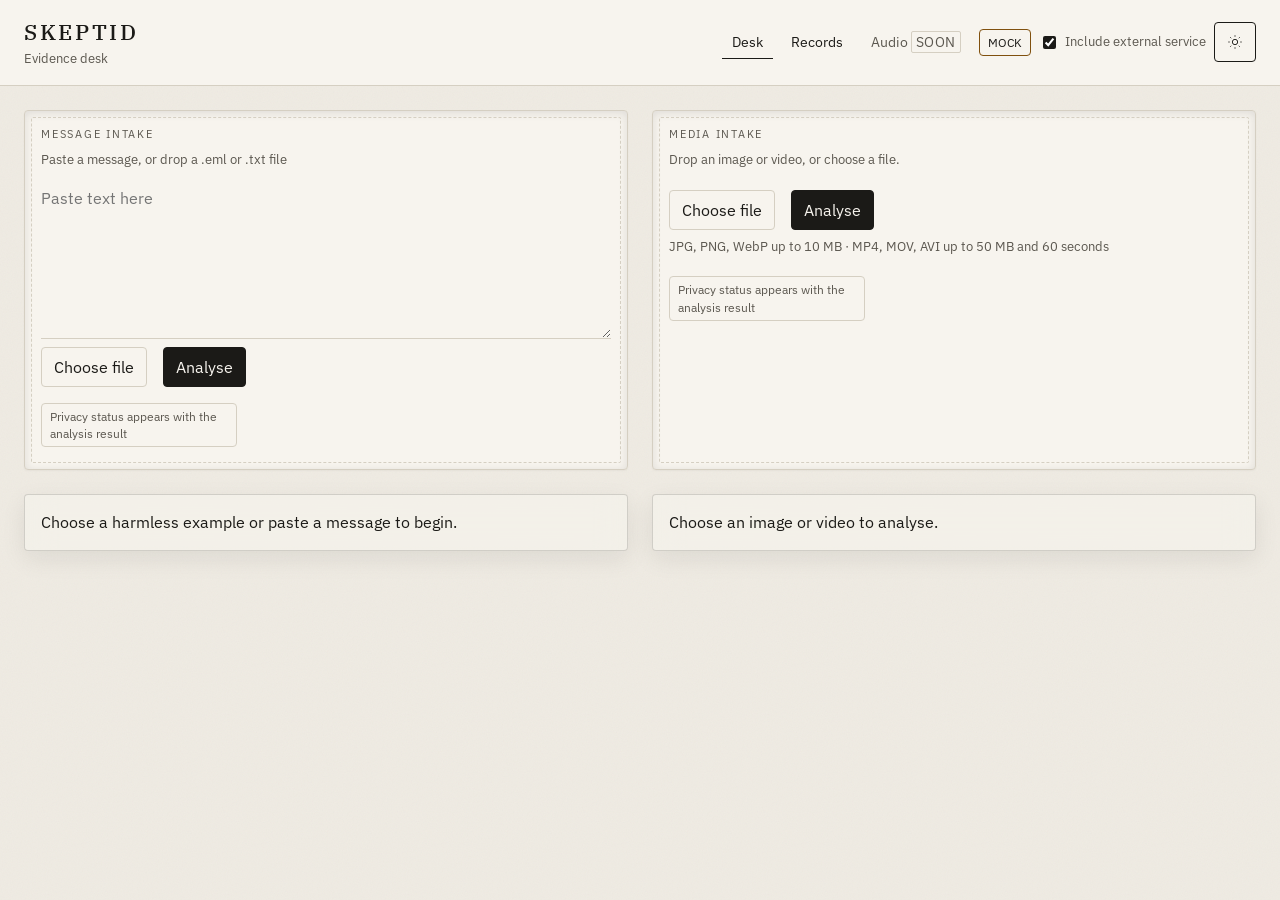
==== commit 1c42ad8c: "feat(web): add external analysis privacy control" ====
--- a/web/index.html
+++ b/web/index.html
@@ -21,6 +21,7 @@
           <span class="is-disabled" aria-disabled="true">Audio <span class="soon">soon</span></span>
         </nav>
         <span id="mock-chip" class="chip mock" hidden>MOCK</span>
+        <label class="external-toggle"><input id="include-external" type="checkbox" checked> Include external service</label>
         <button type="button" id="theme-toggle" aria-label="Switch to Graphite theme" aria-pressed="false">
           <svg class="icon" viewBox="0 0 24 24" aria-hidden="true"><circle cx="12" cy="12" r="4"/><path d="M12 2v2m0 16v2M4.93 4.93l1.42 1.42m11.3 11.3 1.42 1.42M2 12h2m16 0h2M4.93 19.07l1.42-1.42m11.3-11.3 1.42-1.42"/></svg>
         </button>
@@ -44,7 +45,7 @@
               </div>
               <div class="progress" aria-hidden="true"><span></span></div>
               <div class="examples" id="message-examples" hidden aria-label="Mock examples"></div>
-              <span class="chip privacy">Processed in memory, not stored</span>
+              <span class="chip privacy" id="message-privacy">Privacy status appears with the analysis result</span>
             </div>
           </div>
 
@@ -73,7 +74,7 @@
                 <button type="button" class="primary" id="media-analyze">Analyse</button>
               </div>
               <p class="muted media-limits">JPG, PNG, WebP up to 10 MB · MP4, MOV, AVI up to 50 MB and 60 seconds</p>
-              <span class="chip privacy">Processed in memory, not stored</span>
+              <span class="chip privacy" id="media-privacy">Privacy status appears with the analysis result</span>
             </div>
           </div>
           <div class="glass panel-empty" id="media-empty"><p>Choose an image or video to analyse.</p></div>
--- a/web/styles.css
+++ b/web/styles.css
@@ -246,6 +246,19 @@
   gap: var(--s);
   flex-wrap: wrap;
   justify-content: flex-end;
+}
+
+.external-toggle {
+  display: inline-flex;
+  align-items: center;
+  gap: 6px;
+  color: var(--ink-2);
+  font-size: 13px;
+  white-space: nowrap;
+}
+
+.external-toggle input {
+  accent-color: var(--ink);
 }
 
 .nav {
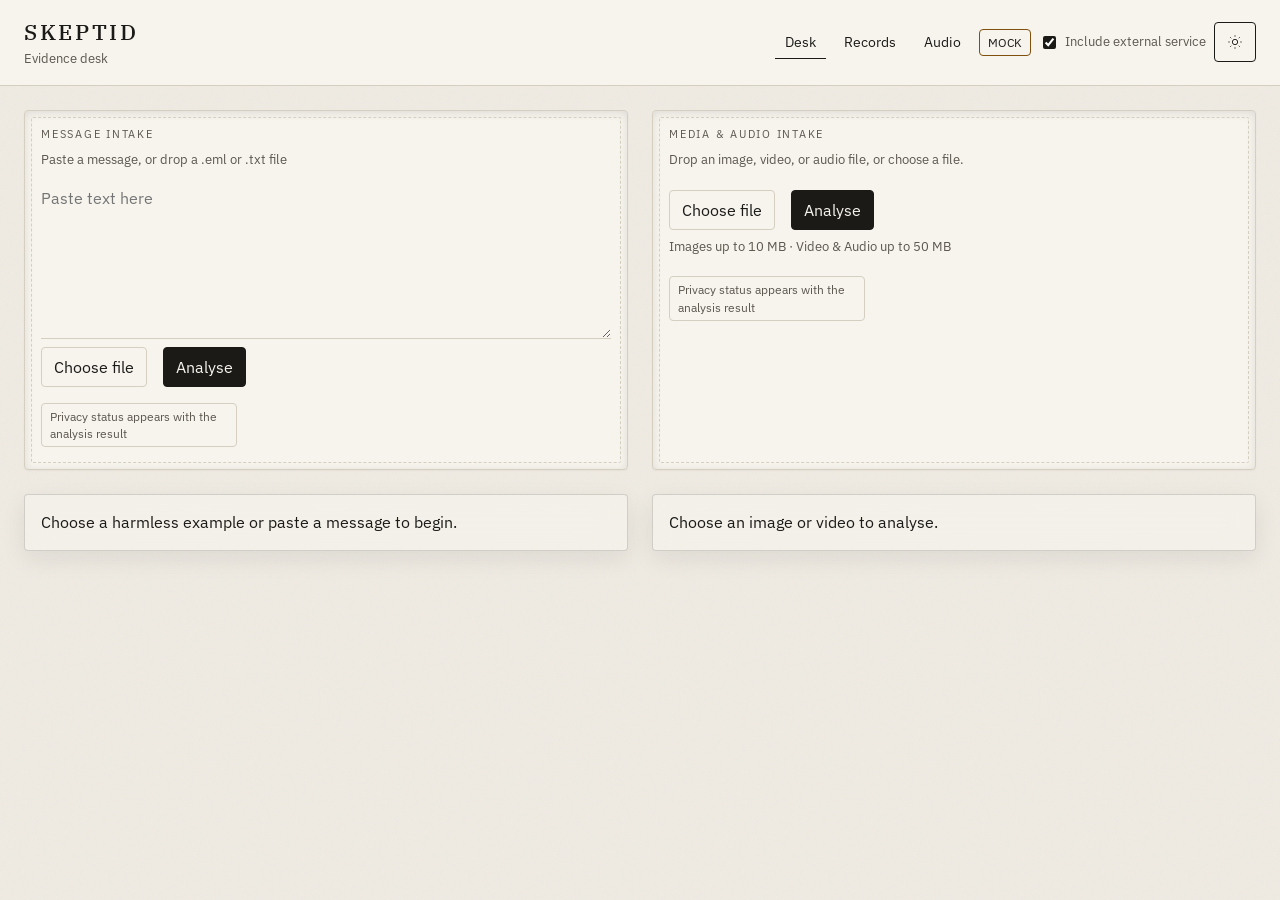
==== commit f129d7d1: "integracted forensics engine" ====
--- a/web/index.html
+++ b/web/index.html
@@ -18,7 +18,7 @@
         <nav class="nav" aria-label="Desk sections">
           <a href="#desk" aria-current="page">Desk</a>
           <a href="#records" id="records-link">Records</a>
-          <span class="is-disabled" aria-disabled="true">Audio <span class="soon">soon</span></span>
+          <a href="#desk" id="audio-nav-link" title="Voice & audio deepfake inspection">Audio</a>
         </nav>
         <span id="mock-chip" class="chip mock" hidden>MOCK</span>
         <label class="external-toggle"><input id="include-external" type="checkbox" checked> Include external service</label>
@@ -64,16 +64,16 @@
 
         <section class="lane is-empty" id="media-lane" data-lane="media">
           <div class="tray" id="media-tray" tabindex="0" role="group" aria-label="Media file drop zone. Press Enter to choose a file.">
-            <div class="tray-label">Media intake</div>
+            <div class="tray-label">Media & Audio intake</div>
             <div class="tray-body">
-              <p class="muted">Drop an image or video, or choose a file.</p>
+              <p class="muted">Drop an image, video, or audio file, or choose a file.</p>
               <div class="row">
                 <button type="button" class="secondary" id="media-choose">Choose file</button>
-                <input id="media-file" type="file" accept="image/jpeg,image/png,image/webp,video/mp4,video/quicktime,video/x-msvideo,.jpg,.jpeg,.png,.webp,.mp4,.mov,.avi" hidden>
+                <input id="media-file" type="file" accept="image/jpeg,image/png,image/webp,video/mp4,video/quicktime,video/x-msvideo,audio/wav,audio/mpeg,audio/ogg,.jpg,.jpeg,.png,.webp,.mp4,.mov,.avi,.wav,.mp3,.ogg,.flac" hidden>
                 <span class="file-name mono" id="media-filename"></span>
                 <button type="button" class="primary" id="media-analyze">Analyse</button>
               </div>
-              <p class="muted media-limits">JPG, PNG, WebP up to 10 MB · MP4, MOV, AVI up to 50 MB and 60 seconds</p>
+              <p class="muted media-limits">Images up to 10 MB · Video & Audio up to 50 MB</p>
               <span class="chip privacy" id="media-privacy">Privacy status appears with the analysis result</span>
             </div>
           </div>
--- a/web/styles.css
+++ b/web/styles.css
@@ -866,3 +866,57 @@
     background: var(--surface);
   }
 }
+
+/* SKEPTID-KAVACH: Reactive DEFCON Threat Ambiance & Audio Visualization */
+body.ambiance-threat {
+  box-shadow: inset 0 0 120px rgba(255, 51, 102, 0.22);
+  border-top: 3px solid #ff3366;
+}
+
+body.ambiance-warning {
+  box-shadow: inset 0 0 120px rgba(255, 184, 0, 0.18);
+  border-top: 3px solid #ffb800;
+}
+
+body.ambiance-legit {
+  box-shadow: inset 0 0 120px rgba(178, 246, 1, 0.16);
+  border-top: 3px solid #b2f601;
+}
+
+.audio-visual {
+  padding: 1rem 0;
+}
+
+.audio-player-control {
+  width: 100%;
+  margin: 0.75rem 0 1rem;
+  height: 38px;
+}
+
+.spectrogram-bars {
+  display: flex;
+  align-items: flex-end;
+  gap: 4px;
+  height: 72px;
+  padding: 8px 10px;
+  margin: 0.5rem 0 1rem;
+  background: rgba(0, 0, 0, 0.06);
+  border-radius: 4px;
+}
+
+body.theme-dark .spectrogram-bars {
+  background: rgba(255, 255, 255, 0.04);
+}
+
+.spec-bar {
+  flex: 1;
+  background: #34495e;
+  border-radius: 2px 2px 0 0;
+  transition: height 0.3s ease;
+  min-height: 4px;
+}
+
+body.theme-dark .spec-bar {
+  background: #62c0f6;
+}
+
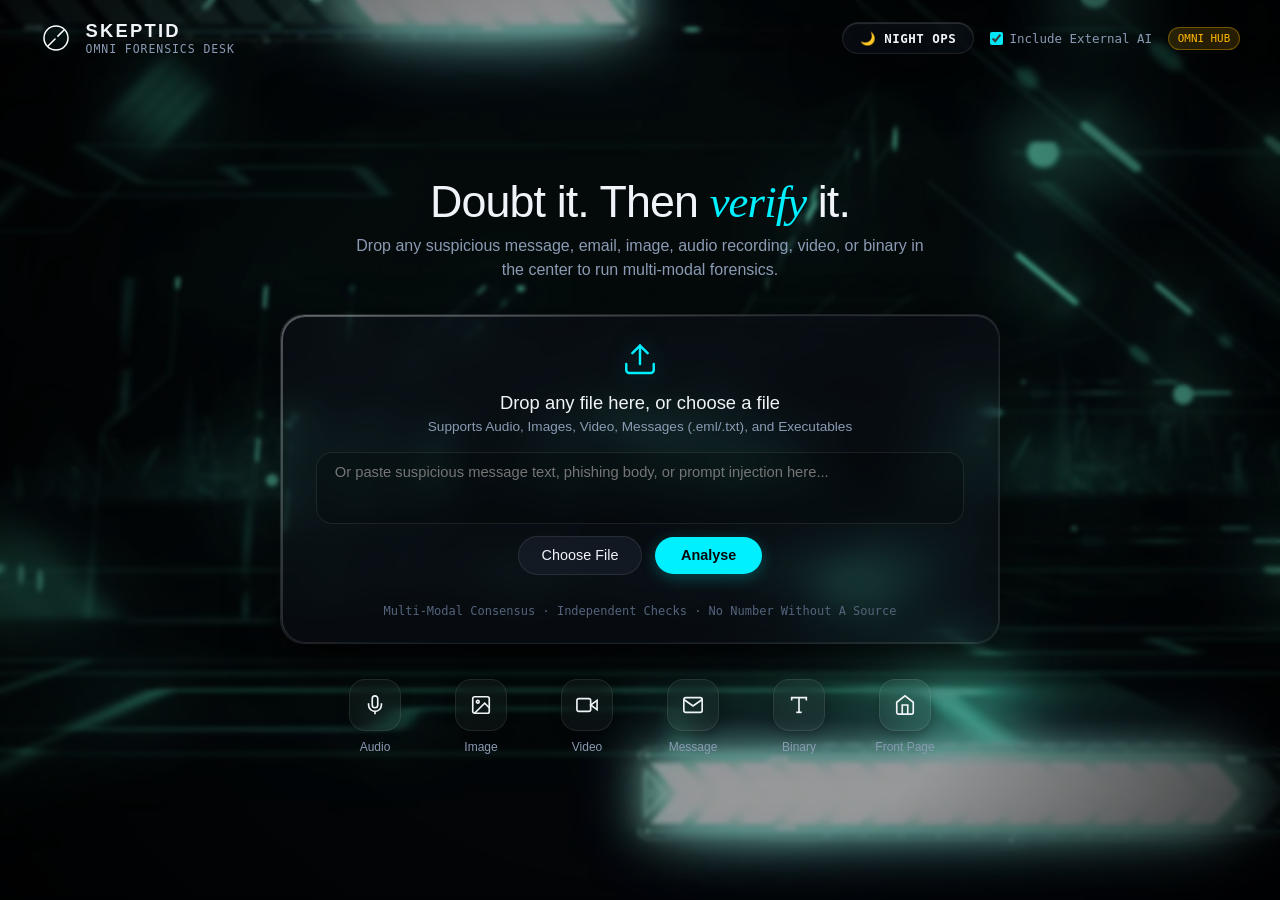
==== commit 2a5dfbe3: "repo cleansing" ====
--- a/web/index.html
+++ b/web/index.html
@@ -3,93 +3,177 @@
 <head>
   <meta charset="utf-8">
   <meta name="viewport" content="width=device-width, initial-scale=1">
-  <title>SKEPTID — evidence desk</title>
-  <link rel="stylesheet" href="styles.css">
+  <title>SKEPTID — Unified Threat & Forensics Desk</title>
+  <meta name="description" content="SKEPTID multi-modal cyber threat and deepfake forensics desk. Drop any file in the center to inspect with calibrated ensemble forensics.">
+  <link rel="stylesheet" href="hub.css">
 </head>
-<body>
-  <a class="skip" href="#message-input">Skip to message intake</a>
-  <div id="app">
-    <header class="mast">
-      <div class="brand">
-        <h1>Skeptid</h1>
-        <p>Evidence desk</p>
+<body class="theme-glassmorphism">
+  <!-- Looping Background Video -->
+  <div class="bg-video-container" aria-hidden="true">
+    <video autoplay muted loop playsinline preload="auto" poster="assets/hero-poster.jpg" aria-hidden="true">
+      <source src="assets/hero.mp4" type="video/mp4">
+    </video>
+  </div>
+  <div class="bg-scrim" aria-hidden="true"></div>
+  <div class="ambient-vignette" aria-hidden="true"></div>
+
+  <!-- Hub Header -->
+  <header class="hub-header">
+    <a href="index.html" class="hub-brand">
+      <img src="assets/logo.svg" alt="SKEPTID Logo" class="hub-logo">
+      <div class="hub-title-group">
+        <h1>SKEPTID</h1>
+        <div class="hub-subtitle">Omni Forensics Desk</div>
       </div>
-      <div class="mast-tools">
-        <nav class="nav" aria-label="Desk sections">
-          <a href="#desk" aria-current="page">Desk</a>
-          <a href="#records" id="records-link">Records</a>
-          <a href="#desk" id="audio-nav-link" title="Voice & audio deepfake inspection">Audio</a>
-        </nav>
-        <span id="mock-chip" class="chip mock" hidden>MOCK</span>
-        <label class="external-toggle"><input id="include-external" type="checkbox" checked> Include external service</label>
-        <button type="button" id="theme-toggle" aria-label="Switch to Graphite theme" aria-pressed="false">
-          <svg class="icon" viewBox="0 0 24 24" aria-hidden="true"><circle cx="12" cy="12" r="4"/><path d="M12 2v2m0 16v2M4.93 4.93l1.42 1.42m11.3 11.3 1.42 1.42M2 12h2m16 0h2M4.93 19.07l1.42-1.42m11.3-11.3 1.42-1.42"/></svg>
-        </button>
+    </a>
+
+    <div class="hub-actions">
+      <!-- Tactical Day/Night Ops Badge Button -->
+      <button type="button" class="ops-toggle-btn" id="ops-theme-toggle" aria-label="Toggle Day and Night mode">
+        <span id="ops-theme-icon">🌙</span>
+        <span id="ops-theme-text">NIGHT OPS</span>
+      </button>
+
+      <label class="header-toggle-label">
+        <input type="checkbox" id="hub-external-toggle" checked>
+        <span>Include External AI</span>
+      </label>
+
+      <span class="hub-badge">OMNI HUB</span>
+    </div>
+  </header>
+
+  <!-- Centered Chromium New Tab Stage -->
+  <main class="ntp-viewport">
+    <div class="ntp-hero-brand">
+      <h2 class="ntp-hero-title">Doubt it. Then <em>verify</em> it.</h2>
+      <p class="ntp-hero-desc">Drop any suspicious message, email, image, audio recording, video, or binary in the center to run multi-modal forensics.</p>
+    </div>
+
+    <!-- Centered Input / Drop Box -->
+    <div class="ntp-input-box" id="ntp-drop-box" tabindex="0" role="region" aria-label="Omni drop zone">
+      <svg class="ntp-input-icon" viewBox="0 0 24 24" fill="none" stroke="currentColor" stroke-width="1.6" stroke-linecap="round" stroke-linejoin="round">
+        <path d="M21 15v4a2 2 0 0 1-2 2H5a2 2 0 0 1-2-2v-4"/>
+        <polyline points="17 8 12 3 7 8"/>
+        <line x1="12" y1="3" x2="12" y2="15"/>
+      </svg>
+
+      <div class="ntp-prompt-main">Drop any file here, or choose a file</div>
+      <div class="ntp-prompt-sub">Supports Audio, Images, Video, Messages (.eml/.txt), and Executables</div>
+
+      <textarea id="ntp-text-input" class="ntp-textarea" placeholder="Or paste suspicious message text, phishing body, or prompt injection here..."></textarea>
+
+      <input type="file" id="ntp-file-input" hidden>
+
+      <div class="ntp-btn-row">
+        <button type="button" class="btn-secondary" id="ntp-choose-btn">Choose File</button>
+        <button type="button" class="btn-primary" id="ntp-analyze-btn">Analyse</button>
       </div>
-    </header>
 
-    <main id="desk">
-      <div class="desk">
-        <section class="lane is-empty" id="message-lane" data-lane="message">
-          <div class="tray" id="message-tray" tabindex="0" role="group" aria-label="Message file drop zone. Press Enter to choose a file.">
-            <div class="scan" aria-hidden="true"></div>
-            <div class="tray-label">Message intake</div>
-            <div class="tray-body">
-              <label class="muted" for="message-input">Paste a message, or drop a .eml or .txt file</label>
-              <textarea id="message-input" maxlength="20000" rows="6" placeholder="Paste text here"></textarea>
-              <div class="row">
-                <button type="button" class="secondary" id="message-choose">Choose file</button>
-                <input id="message-file" type="file" accept=".eml,.txt,text/plain,message/rfc822" hidden>
-                <span class="file-name mono" id="message-filename"></span>
-                <button type="button" class="primary" id="message-analyze">Analyse</button>
-              </div>
-              <div class="progress" aria-hidden="true"><span></span></div>
-              <div class="examples" id="message-examples" hidden aria-label="Mock examples"></div>
-              <span class="chip privacy" id="message-privacy">Privacy status appears with the analysis result</span>
-            </div>
-          </div>
+      <div class="ntp-file-name" id="ntp-file-name"></div>
+      <div class="ntp-limits-tag">Multi-Modal Consensus · Independent Checks · No Number Without A Source</div>
+    </div>
 
-          <div class="glass panel-empty" id="message-empty"><p>Choose a harmless example or paste a message to begin.</p></div>
-          <div class="glass panel-load" id="message-load">
-            <p id="message-step">Checking body text</p>
-            <div class="skel" aria-hidden="true"><i></i><i></i><i></i><i></i></div>
-          </div>
-          <div class="glass panel-fail" id="message-fail" role="alert"></div>
-          <div class="panel-result" id="message-result"></div>
-          <div class="section" id="message-history-wrap" hidden>
-            <h3>History</h3>
-            <ul class="history" id="message-history"></ul>
-          </div>
-        </section>
+    <!-- Chromium NTP Style Shortcuts Row -->
+    <nav class="ntp-shortcuts-container" aria-label="Dedicated Forensics Desks">
+      <a href="audio.html" class="ntp-tile">
+        <div class="ntp-tile-icon-box">
+          <svg viewBox="0 0 24 24" fill="none" stroke="currentColor" stroke-width="1.8">
+            <path d="M12 2a3 3 0 0 0-3 3v7a3 3 0 0 0 6 0V5a3 3 0 0 0-3-3Z"/><path d="M19 10v2a7 7 0 0 1-14 0v-2"/><line x1="12" y1="19" x2="12" y2="22"/>
+          </svg>
+        </div>
+        <span class="ntp-tile-label">Audio</span>
+      </a>
 
-        <section class="lane is-empty" id="media-lane" data-lane="media">
-          <div class="tray" id="media-tray" tabindex="0" role="group" aria-label="Media file drop zone. Press Enter to choose a file.">
-            <div class="tray-label">Media & Audio intake</div>
-            <div class="tray-body">
-              <p class="muted">Drop an image, video, or audio file, or choose a file.</p>
-              <div class="row">
-                <button type="button" class="secondary" id="media-choose">Choose file</button>
-                <input id="media-file" type="file" accept="image/jpeg,image/png,image/webp,video/mp4,video/quicktime,video/x-msvideo,audio/wav,audio/mpeg,audio/ogg,.jpg,.jpeg,.png,.webp,.mp4,.mov,.avi,.wav,.mp3,.ogg,.flac" hidden>
-                <span class="file-name mono" id="media-filename"></span>
-                <button type="button" class="primary" id="media-analyze">Analyse</button>
-              </div>
-              <p class="muted media-limits">Images up to 10 MB · Video & Audio up to 50 MB</p>
-              <span class="chip privacy" id="media-privacy">Privacy status appears with the analysis result</span>
-            </div>
-          </div>
-          <div class="glass panel-empty" id="media-empty"><p>Choose an image or video to analyse.</p></div>
-          <div class="glass panel-load" id="media-load"><p id="media-step">Checking media</p><div class="skel" aria-hidden="true"><i></i><i></i><i></i><i></i></div></div>
-          <div class="glass panel-fail" id="media-fail" role="alert"></div>
-          <div class="panel-result" id="media-result"></div>
-        </section>
-      </div>
-      <section class="records-view" id="records" hidden>
-        <div class="records-head"><h2>Records</h2><button type="button" class="ghost" id="records-back">Back to desk</button></div>
-        <div id="records-content"></div>
-      </section>
-    </main>
-  </div>
-  <script src="fixtures.js"></script>
-  <script src="app.js"></script>
+      <a href="image.html" class="ntp-tile">
+        <div class="ntp-tile-icon-box">
+          <svg viewBox="0 0 24 24" fill="none" stroke="currentColor" stroke-width="1.8">
+            <rect x="3" y="3" width="18" height="18" rx="2" ry="2"/><circle cx="8.5" cy="8.5" r="1.5"/><polyline points="21 15 16 10 5 21"/>
+          </svg>
+        </div>
+        <span class="ntp-tile-label">Image</span>
+      </a>
+
+      <a href="video.html" class="ntp-tile">
+        <div class="ntp-tile-icon-box">
+          <svg viewBox="0 0 24 24" fill="none" stroke="currentColor" stroke-width="1.8">
+            <polygon points="23 7 16 12 23 17 23 7"/><rect x="1" y="5" width="15" height="14" rx="2" ry="2"/>
+          </svg>
+        </div>
+        <span class="ntp-tile-label">Video</span>
+      </a>
+
+      <a href="message.html" class="ntp-tile">
+        <div class="ntp-tile-icon-box">
+          <svg viewBox="0 0 24 24" fill="none" stroke="currentColor" stroke-width="1.8">
+            <path d="M4 4h16c1.1 0 2 .9 2 2v12c0 1.1-.9 2-2 2H4c-1.1 0-2-.9-2-2V6c0-1.1.9-2 2-2z"/><polyline points="22,6 12,13 2,6"/>
+          </svg>
+        </div>
+        <span class="ntp-tile-label">Message</span>
+      </a>
+
+      <a href="binary.html" class="ntp-tile">
+        <div class="ntp-tile-icon-box">
+          <svg viewBox="0 0 24 24" fill="none" stroke="currentColor" stroke-width="1.8">
+            <polyline points="4 7 4 4 20 4 20 7"/><line x1="9" y1="20" x2="15" y2="20"/><line x1="12" y1="4" x2="12" y2="20"/>
+          </svg>
+        </div>
+        <span class="ntp-tile-label">Binary</span>
+      </a>
+
+      <a href="landing.html" class="ntp-tile">
+        <div class="ntp-tile-icon-box">
+          <svg viewBox="0 0 24 24" fill="none" stroke="currentColor" stroke-width="1.8">
+            <path d="M3 9l9-7 9 7v11a2 2 0 0 1-2 2H5a2 2 0 0 1-2-2z"/><polyline points="9 22 9 12 15 12 15 22"/>
+          </svg>
+        </div>
+        <span class="ntp-tile-label">Front Page</span>
+      </a>
+    </nav>
+
+    <!-- Results Panel -->
+    <div class="ntp-result-panel" id="ntp-result-panel" hidden></div>
+  </main>
+
+  <script src="hub.js"></script>
+  <script>
+    document.addEventListener('DOMContentLoaded', () => {
+      // Auto-detect modality on omni hub based on file extension
+      const fileInput = document.getElementById('ntp-file-input');
+      let detectedModality = 'media';
+
+      function updateModalityFromFile(file) {
+        if (!file) return;
+        const name = file.name.toLowerCase();
+        if (name.endsWith('.wav') || name.endsWith('.mp3') || name.endsWith('.ogg') || name.endsWith('.flac')) {
+          detectedModality = 'audio';
+        } else if (name.endsWith('.jpg') || name.endsWith('.jpeg') || name.endsWith('.png') || name.endsWith('.webp')) {
+          detectedModality = 'image';
+        } else if (name.endsWith('.mp4') || name.endsWith('.webm') || name.endsWith('.avi')) {
+          detectedModality = 'video';
+        } else if (name.endsWith('.eml') || name.endsWith('.txt')) {
+          detectedModality = 'text';
+        } else {
+          detectedModality = 'binary';
+        }
+      }
+
+      fileInput.addEventListener('change', (e) => {
+        if (e.target.files && e.target.files[0]) {
+          updateModalityFromFile(e.target.files[0]);
+        }
+      });
+
+      window.SkeptidDesk.init({
+        get modality() {
+          const txt = document.getElementById('ntp-text-input');
+          if (txt && txt.value.trim().length > 0 && (!fileInput.files || fileInput.files.length === 0)) {
+            return 'text';
+          }
+          return detectedModality;
+        }
+      });
+    });
+  </script>
 </body>
 </html>
--- a/web/hub.css
+++ b/web/hub.css
@@ -0,0 +1,761 @@
+/* SKEPTID HUB & MODALITY DESKS
+   Chromium New Tab Centered Layout with Dual Aesthetics:
+   a. Glassmorphism (Liquid Obsidian Glass)
+   b. Frozen Glass (Arctic Sub-Zero Crystalline Frost)
+*/
+
+@import url('fonts/ibm-plex-sans-latin-400-normal.woff2');
+@import url('fonts/ibm-plex-mono-latin-400-normal.woff2');
+
+:root {
+  --font-sans: 'IBM Plex Sans', -apple-system, BlinkMacSystemFont, 'Segoe UI', Roboto, sans-serif;
+  --font-mono: 'IBM Plex Mono', ui-monospace, SFMono-Regular, Menlo, monospace;
+  --font-serif: 'Source Serif 4', Georgia, serif;
+
+  --trans-speed: 0.3s;
+  --radius-sm: 8px;
+  --radius-md: 16px;
+  --radius-lg: 24px;
+  --radius-pill: 9999px;
+
+  /* Threat Status Colors */
+  --c-legit: #B2F601;
+  --c-warning: #FFB800;
+  --c-threat: #FF3366;
+  --c-cyan: #00F0FF;
+}
+
+/* ==========================================================================
+   THEME: NIGHT OPS (Obsidian Liquid Glass over Dark Cyber HUD)
+   ========================================================================== */
+body.theme-night,
+body.theme-glassmorphism {
+  --bg-primary: #0a0c10;
+  --bg-canvas: radial-gradient(circle at 50% 15%, #151a24 0%, #090b0e 65%, #050608 100%);
+  --glass-surface: rgba(18, 22, 32, 0.38);
+  --glass-elevated: rgba(28, 35, 48, 0.55);
+  --glass-border: rgba(255, 255, 255, 0.09);
+  --glass-border-focus: rgba(0, 240, 255, 0.45);
+  --glass-blur: blur(16px);
+  --glass-shadow: 0 20px 50px rgba(0, 0, 0, 0.65), inset 0 1px 1px rgba(255, 255, 255, 0.15);
+  --text-main: #f0f4f8;
+  --text-muted: #8b9bb4;
+  --text-dim: #54647c;
+  --accent: #00f0ff;
+  --accent-glow: rgba(0, 240, 255, 0.25);
+  --shortcut-bg: rgba(255, 255, 255, 0.03);
+  --shortcut-hover: rgba(0, 240, 255, 0.1);
+  --dropzone-glow: 0 0 35px rgba(0, 240, 255, 0.2);
+}
+
+/* ==========================================================================
+   THEME: DAY OPS (Approach A: Milky Frosted Porcelain Glass over Cyber HUD)
+   ========================================================================== */
+body.theme-day,
+body.theme-frozen-glass {
+  --bg-primary: #f8fafc;
+  --bg-canvas: #f1f5f9;
+  --glass-surface: rgba(255, 255, 255, 0.76);
+  --glass-elevated: rgba(255, 255, 255, 0.92);
+  --glass-border: rgba(15, 23, 42, 0.12);
+  --glass-border-focus: rgba(2, 132, 199, 0.6);
+  --glass-blur: blur(24px);
+  --glass-shadow: 0 20px 45px rgba(0, 10, 30, 0.08), inset 0 1px 1px rgba(255, 255, 255, 0.95);
+  --text-main: #0f172a;
+  --text-muted: #475569;
+  --text-dim: #94a3b8;
+  --accent: #0284c7;
+  --accent-glow: rgba(2, 132, 199, 0.22);
+  --shortcut-bg: rgba(255, 255, 255, 0.65);
+  --shortcut-hover: rgba(2, 132, 199, 0.12);
+  --dropzone-glow: 0 0 30px rgba(2, 132, 199, 0.2);
+}
+
+/* Base Reset & Scaffolding */
+* {
+  box-sizing: border-box;
+  margin: 0;
+  padding: 0;
+}
+
+html, body {
+  min-height: 100vh;
+  font-family: var(--font-sans);
+  background: #06090e;
+  color: var(--text-main);
+  overflow-x: hidden;
+  transition: color var(--trans-speed) ease, background var(--trans-speed) ease;
+}
+
+body.theme-day {
+  background: #f1f5f9;
+}
+
+/* Background Looping Video Container */
+.bg-video-container {
+  position: fixed;
+  inset: 0;
+  width: 100vw;
+  height: 100vh;
+  overflow: hidden;
+  z-index: 0;
+  pointer-events: none;
+}
+
+.bg-video-container video {
+  width: 100%;
+  height: 100%;
+  object-fit: cover;
+  display: block;
+}
+
+/* Strictly Android & iOS Mobile Device View (NOT window resizing on desktop) */
+body.is-mobile-os .bg-video-container video {
+  display: none !important;
+}
+
+body.is-mobile-os .bg-video-container {
+  background-image: url('assets/mobile-hero.jpg'), url('assets/hero-poster.jpg');
+  background-size: cover;
+  background-position: center;
+  background-repeat: no-repeat;
+}
+
+/* Dark/Light Scrim for High Contrast */
+.bg-scrim {
+  position: fixed;
+  inset: 0;
+  width: 100vw;
+  height: 100vh;
+  background: rgba(6, 10, 16, 0.42);
+  backdrop-filter: blur(2px);
+  -webkit-backdrop-filter: blur(2px);
+  z-index: 1;
+  pointer-events: none;
+  transition: background var(--trans-speed) ease, backdrop-filter var(--trans-speed) ease;
+}
+
+body.theme-day .bg-scrim {
+  background: rgba(245, 248, 252, 0.84);
+  backdrop-filter: blur(10px);
+  -webkit-backdrop-filter: blur(10px);
+}
+
+/* Background Ambient Visual Layer */
+.ambient-vignette {
+  position: fixed;
+  inset: 0;
+  pointer-events: none;
+  z-index: 2;
+  background: radial-gradient(circle at 50% 50%, transparent 55%, rgba(0, 0, 0, 0.7) 100%);
+  transition: box-shadow 0.6s ease;
+}
+
+body.theme-day .ambient-vignette {
+  background: radial-gradient(circle at 50% 50%, transparent 60%, rgba(15, 23, 42, 0.08) 100%);
+}
+
+body.ambiance-threat .ambient-vignette {
+  box-shadow: inset 0 0 120px rgba(255, 51, 102, 0.4);
+}
+body.ambiance-warning .ambient-vignette {
+  box-shadow: inset 0 0 100px rgba(255, 184, 0, 0.3);
+}
+body.ambiance-legit .ambient-vignette {
+  box-shadow: inset 0 0 100px rgba(178, 246, 1, 0.25);
+}
+
+/* Top App Bar */
+.hub-header {
+  position: relative;
+  z-index: 10;
+  display: flex;
+  align-items: center;
+  justify-content: space-between;
+  padding: 1.25rem 2.5rem;
+  width: 100%;
+}
+
+.hub-brand {
+  display: flex;
+  align-items: center;
+  gap: 0.85rem;
+  text-decoration: none;
+  color: var(--text-main);
+}
+
+.hub-logo {
+  width: 32px;
+  height: 32px;
+  filter: drop-shadow(0 0 8px var(--accent-glow));
+}
+
+.hub-title-group h1 {
+  font-size: 1.15rem;
+  font-weight: 600;
+  letter-spacing: 0.12em;
+  text-transform: uppercase;
+}
+
+.hub-subtitle {
+  font-size: 0.72rem;
+  font-family: var(--font-mono);
+  color: var(--text-muted);
+  letter-spacing: 0.08em;
+  text-transform: uppercase;
+}
+
+.hub-actions {
+  display: flex;
+  align-items: center;
+  gap: 1rem;
+}
+
+/* Tactical Day/Night Ops Badge Button */
+.ops-toggle-btn {
+  background: var(--glass-surface);
+  backdrop-filter: var(--glass-blur);
+  -webkit-backdrop-filter: var(--glass-blur);
+  border: 1px solid var(--glass-border);
+  border-radius: var(--radius-pill);
+  padding: 0.45rem 1.05rem;
+  color: var(--text-main);
+  font-family: var(--font-mono);
+  font-size: 0.78rem;
+  font-weight: 600;
+  cursor: pointer;
+  display: inline-flex;
+  align-items: center;
+  gap: 0.5rem;
+  box-shadow: var(--glass-shadow);
+  letter-spacing: 0.04em;
+  transition: all 0.25s ease;
+}
+
+.ops-toggle-btn:hover {
+  border-color: var(--accent);
+  box-shadow: var(--glass-shadow), 0 0 14px var(--accent-glow);
+  transform: translateY(-1px);
+}
+
+.header-toggle-label {
+  display: flex;
+  align-items: center;
+  gap: 0.4rem;
+  font-size: 0.78rem;
+  font-family: var(--font-mono);
+  color: var(--text-muted);
+  cursor: pointer;
+}
+
+.header-toggle-label input {
+  accent-color: var(--accent);
+}
+
+.hub-badge {
+  font-family: var(--font-mono);
+  font-size: 0.68rem;
+  padding: 0.25rem 0.55rem;
+  border-radius: var(--radius-pill);
+  background: rgba(255, 184, 0, 0.15);
+  border: 1px solid rgba(255, 184, 0, 0.35);
+  color: #ffb800;
+  text-transform: uppercase;
+}
+
+/* ==========================================================================
+   CENTERED CHROMIUM NEW TAB (NTP) STAGE
+   ========================================================================== */
+.ntp-viewport {
+  position: relative;
+  z-index: 10;
+  display: flex;
+  flex-direction: column;
+  align-items: center;
+  justify-content: center;
+  min-height: calc(100vh - 90px);
+  padding: 2rem 1.5rem 4rem;
+  max-width: 900px;
+  margin: 0 auto;
+}
+
+/* State when results exist: shift upward smoothly */
+.ntp-viewport.has-result {
+  justify-content: flex-start;
+  padding-top: 1.5rem;
+}
+
+.ntp-hero-brand {
+  text-align: center;
+  margin-bottom: 2rem;
+  min-height: 104px;
+  display: flex;
+  flex-direction: column;
+  align-items: center;
+  justify-content: center;
+  transition: transform 0.4s ease, opacity 0.4s ease;
+}
+
+.ntp-viewport.has-result .ntp-hero-brand {
+  margin-bottom: 1rem;
+  transform: scale(0.9);
+}
+
+.ntp-hero-title {
+  font-size: 2.8rem;
+  font-weight: 500;
+  letter-spacing: -0.02em;
+  color: var(--text-main);
+  margin-bottom: 0.4rem;
+}
+
+.ntp-hero-title em {
+  font-family: var(--font-serif);
+  font-style: italic;
+  font-weight: 400;
+  color: var(--accent);
+}
+
+.ntp-hero-desc {
+  font-size: 1rem;
+  color: var(--text-muted);
+  max-width: 580px;
+  line-height: 1.5;
+  margin: 0 auto;
+}
+
+/* Centered Input / Drop Box (The "Search Box" of SKEPTID) - UNIFIED DIMENSION */
+.ntp-input-box {
+  width: 100%;
+  max-width: 720px;
+  height: 330px; /* Exact uniform dimension across all tools */
+  min-height: 330px;
+  background: var(--glass-surface);
+  backdrop-filter: var(--glass-blur);
+  -webkit-backdrop-filter: var(--glass-blur);
+  border: 1px solid var(--glass-border);
+  border-radius: var(--radius-lg);
+  padding: 1.6rem 2.2rem;
+  box-shadow: var(--glass-shadow);
+  display: flex;
+  flex-direction: column;
+  align-items: center;
+  justify-content: center; /* Optical center alignment */
+  text-align: center;
+  cursor: pointer;
+  position: relative;
+  transition: all 0.3s cubic-bezier(0.16, 1, 0.3, 1);
+  overflow: hidden;
+}
+
+.ntp-input-box::before {
+  content: "";
+  position: absolute;
+  inset: 0;
+  border-radius: inherit;
+  padding: 1.5px;
+  background: linear-gradient(135deg, rgba(255,255,255,0.3) 0%, transparent 50%, rgba(255,255,255,0.1) 100%);
+  -webkit-mask: linear-gradient(#fff 0 0) content-box, linear-gradient(#fff 0 0);
+  -webkit-mask-composite: xor;
+  mask: linear-gradient(#fff 0 0) content-box, linear-gradient(#fff 0 0);
+  mask-composite: exclude;
+  pointer-events: none;
+}
+
+.ntp-input-box:hover,
+.ntp-input-box.drag-active {
+  border-color: var(--glass-border-focus);
+  box-shadow: var(--glass-shadow), var(--dropzone-glow);
+  transform: translateY(-2px);
+}
+
+.ntp-input-icon {
+  width: 50px;
+  height: 50px;
+  margin-bottom: 0.9rem;
+  color: var(--accent);
+  filter: drop-shadow(0 0 12px var(--accent-glow));
+  transition: transform 0.25s ease;
+}
+
+.ntp-input-box:hover .ntp-input-icon,
+.ntp-input-box.drag-active .ntp-input-icon {
+  transform: scale(1.08) translateY(-2px);
+}
+
+.ntp-prompt-main {
+  font-size: 1.15rem;
+  font-weight: 500;
+  color: var(--text-main);
+  margin-bottom: 0.35rem;
+}
+
+.ntp-prompt-sub {
+  font-size: 0.85rem;
+  color: var(--text-muted);
+  margin-bottom: 1.1rem;
+}
+
+/* Centered Textarea (For Message/Text Modality) */
+.ntp-textarea {
+  width: 100%;
+  background: rgba(0, 0, 0, 0.22);
+  border: 1px solid var(--glass-border);
+  border-radius: var(--radius-md);
+  padding: 0.7rem 1.1rem;
+  color: var(--text-main);
+  font-family: var(--font-sans);
+  font-size: 0.92rem;
+  resize: none;
+  height: 72px;
+  min-height: 72px;
+  max-height: 72px;
+  margin-bottom: 0.75rem;
+  outline: none;
+  transition: border-color 0.2s ease, box-shadow 0.2s ease;
+}
+
+body.theme-day .ntp-textarea {
+  background: rgba(255, 255, 255, 0.92);
+  border-color: rgba(15, 23, 42, 0.15);
+  color: #0f172a;
+}
+
+.ntp-textarea:focus {
+  border-color: var(--accent);
+  box-shadow: 0 0 15px var(--accent-glow);
+}
+
+/* Button Row */
+.ntp-btn-row {
+  display: flex;
+  align-items: center;
+  gap: 0.85rem;
+  flex-wrap: wrap;
+  justify-content: center;
+}
+
+.btn-primary {
+  background: var(--accent);
+  color: #06080d;
+  font-family: var(--font-sans);
+  font-size: 0.9rem;
+  font-weight: 600;
+  border: none;
+  border-radius: var(--radius-pill);
+  padding: 0.65rem 1.6rem;
+  cursor: pointer;
+  display: inline-flex;
+  align-items: center;
+  gap: 0.5rem;
+  transition: all 0.2s ease;
+  box-shadow: 0 4px 15px var(--accent-glow);
+}
+
+.btn-primary:hover {
+  transform: scale(1.03);
+  filter: brightness(1.1);
+}
+
+.btn-secondary {
+  background: var(--glass-elevated);
+  color: var(--text-main);
+  font-family: var(--font-sans);
+  font-size: 0.9rem;
+  font-weight: 500;
+  border: 1px solid var(--glass-border);
+  border-radius: var(--radius-pill);
+  padding: 0.65rem 1.4rem;
+  cursor: pointer;
+  display: inline-flex;
+  align-items: center;
+  gap: 0.5rem;
+  transition: all 0.2s ease;
+}
+
+.btn-secondary:hover {
+  background: var(--shortcut-hover);
+  border-color: var(--accent);
+}
+
+.ntp-file-name {
+  font-family: var(--font-mono);
+  font-size: 0.82rem;
+  color: var(--accent);
+  margin-top: 0.8rem;
+  word-break: break-all;
+}
+
+.ntp-limits-tag {
+  font-size: 0.75rem;
+  font-family: var(--font-mono);
+  color: var(--text-dim);
+  margin-top: 1rem;
+}
+
+/* ==========================================================================
+   CHROMIUM NEW TAB SHORTCUT TILES (Modality Switchers)
+   ========================================================================== */
+.ntp-shortcuts-container {
+  margin-top: 2.2rem;
+  display: flex;
+  align-items: center;
+  justify-content: center;
+  gap: 1.25rem;
+  flex-wrap: wrap;
+  max-width: 720px;
+  width: 100%;
+}
+
+.ntp-tile {
+  display: flex;
+  flex-direction: column;
+  align-items: center;
+  text-decoration: none;
+  color: var(--text-muted);
+  width: 86px;
+  transition: all 0.25s cubic-bezier(0.16, 1, 0.3, 1);
+}
+
+.ntp-tile-icon-box {
+  width: 52px;
+  height: 52px;
+  border-radius: var(--radius-md);
+  background: var(--shortcut-bg);
+  border: 1px solid var(--glass-border);
+  backdrop-filter: var(--glass-blur);
+  -webkit-backdrop-filter: var(--glass-blur);
+  display: flex;
+  align-items: center;
+  justify-content: center;
+  margin-bottom: 0.55rem;
+  color: var(--text-main);
+  box-shadow: 0 4px 12px rgba(0,0,0,0.25);
+  transition: all 0.25s ease;
+}
+
+.ntp-tile-icon-box svg {
+  width: 22px;
+  height: 22px;
+}
+
+.ntp-tile-label {
+  font-size: 0.75rem;
+  font-weight: 500;
+  text-align: center;
+  white-space: nowrap;
+}
+
+.ntp-tile:hover {
+  color: var(--text-main);
+  transform: translateY(-3px);
+}
+
+.ntp-tile:hover .ntp-tile-icon-box {
+  background: var(--shortcut-hover);
+  border-color: var(--accent);
+  box-shadow: 0 6px 18px rgba(0,0,0,0.4), 0 0 14px var(--accent-glow);
+  color: var(--accent);
+}
+
+.ntp-tile.active .ntp-tile-icon-box {
+  border-color: var(--accent);
+  background: var(--glass-elevated);
+  color: var(--accent);
+  box-shadow: 0 0 12px var(--accent-glow);
+}
+
+.ntp-tile.active .ntp-tile-label {
+  color: var(--accent);
+  font-weight: 600;
+}
+
+/* ==========================================================================
+   RESULTS STAGE (Expands beneath Centered Box)
+   ========================================================================== */
+.ntp-result-panel {
+  width: 100%;
+  max-width: 820px;
+  margin-top: 2rem;
+  background: var(--glass-surface);
+  backdrop-filter: var(--glass-blur);
+  -webkit-backdrop-filter: var(--glass-blur);
+  border: 1px solid var(--glass-border);
+  border-radius: var(--radius-lg);
+  padding: 2rem;
+  box-shadow: var(--glass-shadow);
+  animation: fadeInSlide 0.4s ease forwards;
+}
+
+@keyframes fadeInSlide {
+  from { opacity: 0; transform: translateY(15px); }
+  to { opacity: 1; transform: translateY(0); }
+}
+
+.result-verdict-header {
+  display: flex;
+  align-items: center;
+  justify-content: space-between;
+  border-bottom: 1px solid var(--glass-border);
+  padding-bottom: 1.25rem;
+  margin-bottom: 1.5rem;
+  flex-wrap: wrap;
+  gap: 1rem;
+}
+
+.verdict-badge {
+  font-size: 0.85rem;
+  font-family: var(--font-mono);
+  font-weight: 700;
+  padding: 0.4rem 1rem;
+  border-radius: var(--radius-pill);
+  text-transform: uppercase;
+  letter-spacing: 0.08em;
+}
+
+.verdict-badge.badge-low {
+  background: rgba(178, 246, 1, 0.15);
+  border: 1px solid #b2f601;
+  color: #b2f601;
+}
+
+.verdict-badge.badge-medium {
+  background: rgba(255, 184, 0, 0.15);
+  border: 1px solid #ffb800;
+  color: #ffb800;
+}
+
+.verdict-badge.badge-high {
+  background: rgba(255, 51, 102, 0.18);
+  border: 1px solid #ff3366;
+  color: #ff3366;
+}
+
+.risk-metrics-row {
+  display: flex;
+  align-items: center;
+  gap: 1.5rem;
+}
+
+.metric-item {
+  display: flex;
+  flex-direction: column;
+}
+
+.metric-label {
+  font-size: 0.7rem;
+  font-family: var(--font-mono);
+  color: var(--text-muted);
+  text-transform: uppercase;
+}
+
+.metric-val {
+  font-size: 1.1rem;
+  font-weight: 600;
+  font-family: var(--font-mono);
+  color: var(--text-main);
+}
+
+/* Modality Specific Visualizers (Spectrogram / Audio Player) */
+.media-preview-box {
+  background: rgba(0, 0, 0, 0.35);
+  border: 1px solid var(--glass-border);
+  border-radius: var(--radius-md);
+  padding: 1.2rem;
+  margin-bottom: 1.5rem;
+}
+
+.audio-player-custom {
+  width: 100%;
+  margin-bottom: 1.2rem;
+  border-radius: var(--radius-pill);
+  outline: none;
+}
+
+.spectrogram-stage {
+  display: flex;
+  align-items: flex-end;
+  gap: 4px;
+  height: 90px;
+  padding: 8px 10px;
+  background: rgba(0, 0, 0, 0.4);
+  border-radius: var(--radius-sm);
+  border: 1px solid var(--glass-border);
+}
+
+.spec-bar {
+  flex: 1;
+  background: linear-gradient(180deg, var(--accent) 0%, rgba(0, 240, 255, 0.2) 100%);
+  border-radius: 2px 2px 0 0;
+  min-height: 4px;
+  transition: height 0.3s ease;
+}
+
+/* Evidence Cards List */
+.evidence-list {
+  display: flex;
+  flex-direction: column;
+  gap: 0.85rem;
+  margin-top: 1.5rem;
+}
+
+.evidence-card {
+  background: var(--glass-elevated);
+  border: 1px solid var(--glass-border);
+  border-radius: var(--radius-sm);
+  padding: 1rem 1.2rem;
+}
+
+.evidence-title {
+  font-size: 0.88rem;
+  font-weight: 600;
+  color: var(--text-main);
+  margin-bottom: 0.25rem;
+}
+
+.evidence-desc {
+  font-size: 0.82rem;
+  color: var(--text-muted);
+  line-height: 1.45;
+}
+
+/* Responsive Media Queries */
+@media (max-width: 768px) {
+  .hub-header {
+    padding: 1rem 1.2rem;
+    flex-wrap: wrap;
+    gap: 0.8rem;
+  }
+  .ntp-viewport {
+    padding: 1rem 1rem 3rem;
+  }
+  .ntp-hero-brand {
+    min-height: auto;
+    margin-bottom: 1.2rem;
+  }
+  .ntp-hero-title {
+    font-size: 1.85rem;
+  }
+  .ntp-input-box {
+    height: auto;
+    min-height: auto;
+    max-width: 100%;
+    padding: 1.5rem 1.1rem;
+  }
+  .ntp-textarea {
+    height: 90px;
+    min-height: 90px;
+    max-height: 140px;
+    resize: vertical;
+  }
+  .ntp-shortcuts-container {
+    gap: 0.75rem;
+  }
+  .ntp-tile {
+    width: 68px;
+  }
+  .ntp-tile-icon-box {
+    width: 44px;
+    height: 44px;
+  }
+}
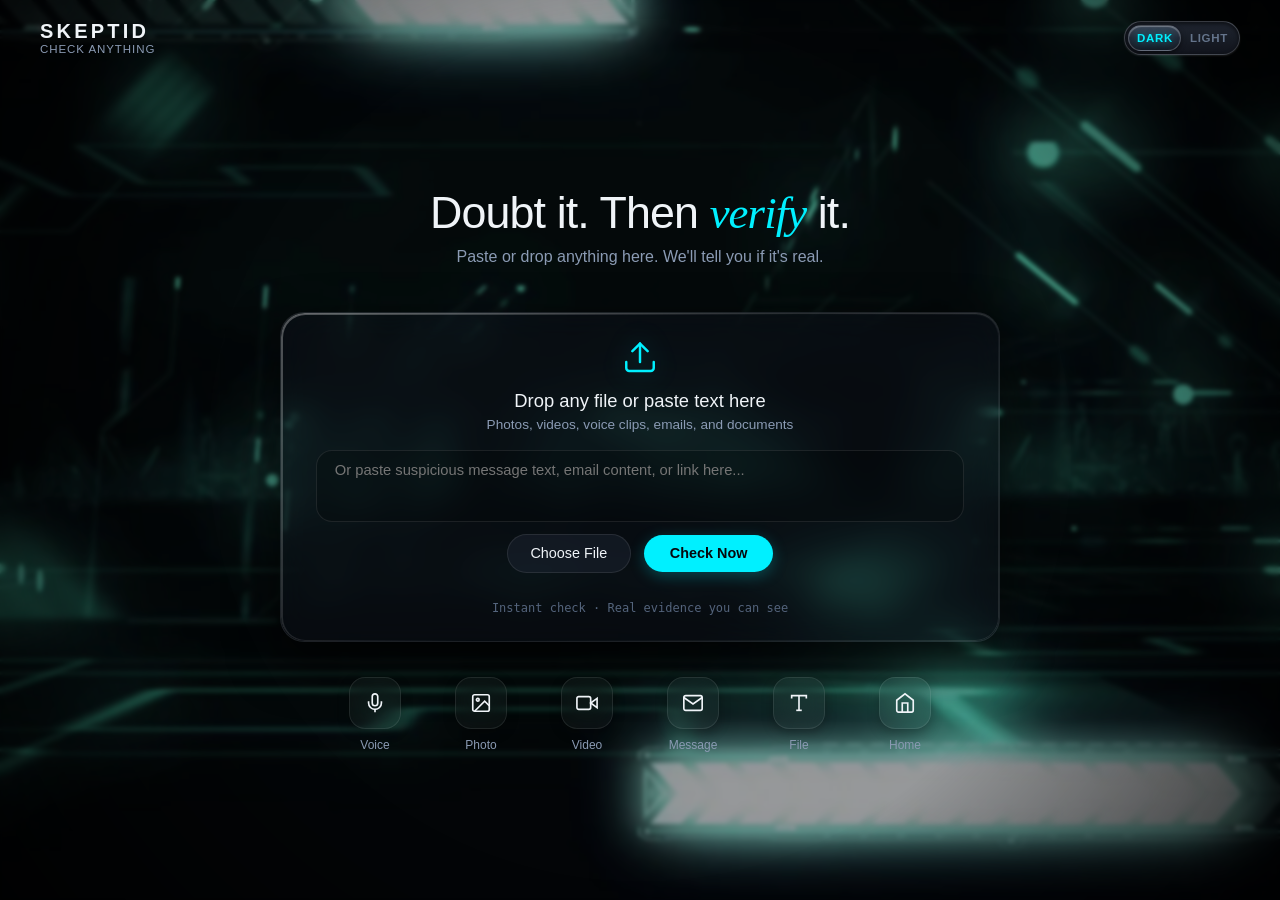
==== commit 5fe71b0d: "Rebuild the UI & removed the API fallacies" ====
--- a/web/index.html
+++ b/web/index.html
@@ -3,8 +3,8 @@
 <head>
   <meta charset="utf-8">
   <meta name="viewport" content="width=device-width, initial-scale=1">
-  <title>SKEPTID — Unified Threat & Forensics Desk</title>
-  <meta name="description" content="SKEPTID multi-modal cyber threat and deepfake forensics desk. Drop any file in the center to inspect with calibrated ensemble forensics.">
+  <title>SKEPTID — Verify Before You Trust</title>
+  <meta name="description" content="Drop any photo, video, audio, message, or file to check if it's real or fake.">
   <link rel="stylesheet" href="hub.css">
 </head>
 <body class="theme-glassmorphism">
@@ -20,26 +20,21 @@
   <!-- Hub Header -->
   <header class="hub-header">
     <a href="index.html" class="hub-brand">
-      <img src="assets/logo.svg" alt="SKEPTID Logo" class="hub-logo">
       <div class="hub-title-group">
         <h1>SKEPTID</h1>
-        <div class="hub-subtitle">Omni Forensics Desk</div>
+        <div class="hub-subtitle">Check Anything</div>
       </div>
     </a>
 
     <div class="hub-actions">
-      <!-- Tactical Day/Night Ops Badge Button -->
-      <button type="button" class="ops-toggle-btn" id="ops-theme-toggle" aria-label="Toggle Day and Night mode">
-        <span id="ops-theme-icon">🌙</span>
-        <span id="ops-theme-text">NIGHT OPS</span>
+      <!-- Brushed Steel iOS Dark / Light Toggle Switch -->
+      <button type="button" class="ios-steel-switch" id="ops-theme-toggle" role="switch" aria-label="Switch between Dark and Light mode">
+        <span class="switch-thumb" aria-hidden="true"></span>
+        <span class="switch-track">
+          <span class="switch-option opt-dark">Dark</span>
+          <span class="switch-option opt-light">Light</span>
+        </span>
       </button>
-
-      <label class="header-toggle-label">
-        <input type="checkbox" id="hub-external-toggle" checked>
-        <span>Include External AI</span>
-      </label>
-
-      <span class="hub-badge">OMNI HUB</span>
     </div>
   </header>
 
@@ -47,42 +42,42 @@
   <main class="ntp-viewport">
     <div class="ntp-hero-brand">
       <h2 class="ntp-hero-title">Doubt it. Then <em>verify</em> it.</h2>
-      <p class="ntp-hero-desc">Drop any suspicious message, email, image, audio recording, video, or binary in the center to run multi-modal forensics.</p>
+      <p class="ntp-hero-desc">Paste or drop anything here. We'll tell you if it's real.</p>
     </div>
 
     <!-- Centered Input / Drop Box -->
-    <div class="ntp-input-box" id="ntp-drop-box" tabindex="0" role="region" aria-label="Omni drop zone">
+    <div class="ntp-input-box" id="ntp-drop-box" tabindex="0" role="region" aria-label="Drop zone">
       <svg class="ntp-input-icon" viewBox="0 0 24 24" fill="none" stroke="currentColor" stroke-width="1.6" stroke-linecap="round" stroke-linejoin="round">
         <path d="M21 15v4a2 2 0 0 1-2 2H5a2 2 0 0 1-2-2v-4"/>
         <polyline points="17 8 12 3 7 8"/>
         <line x1="12" y1="3" x2="12" y2="15"/>
       </svg>
 
-      <div class="ntp-prompt-main">Drop any file here, or choose a file</div>
-      <div class="ntp-prompt-sub">Supports Audio, Images, Video, Messages (.eml/.txt), and Executables</div>
+      <div class="ntp-prompt-main">Drop any file or paste text here</div>
+      <div class="ntp-prompt-sub">Photos, videos, voice clips, emails, and documents</div>
 
-      <textarea id="ntp-text-input" class="ntp-textarea" placeholder="Or paste suspicious message text, phishing body, or prompt injection here..."></textarea>
+      <textarea id="ntp-text-input" class="ntp-textarea" placeholder="Or paste suspicious message text, email content, or link here..."></textarea>
 
       <input type="file" id="ntp-file-input" hidden>
 
       <div class="ntp-btn-row">
         <button type="button" class="btn-secondary" id="ntp-choose-btn">Choose File</button>
-        <button type="button" class="btn-primary" id="ntp-analyze-btn">Analyse</button>
+        <button type="button" class="btn-primary" id="ntp-analyze-btn">Check Now</button>
       </div>
 
       <div class="ntp-file-name" id="ntp-file-name"></div>
-      <div class="ntp-limits-tag">Multi-Modal Consensus · Independent Checks · No Number Without A Source</div>
+      <div class="ntp-limits-tag">Instant check · Real evidence you can see</div>
     </div>
 
     <!-- Chromium NTP Style Shortcuts Row -->
-    <nav class="ntp-shortcuts-container" aria-label="Dedicated Forensics Desks">
+    <nav class="ntp-shortcuts-container" aria-label="Tool Checkers">
       <a href="audio.html" class="ntp-tile">
         <div class="ntp-tile-icon-box">
           <svg viewBox="0 0 24 24" fill="none" stroke="currentColor" stroke-width="1.8">
             <path d="M12 2a3 3 0 0 0-3 3v7a3 3 0 0 0 6 0V5a3 3 0 0 0-3-3Z"/><path d="M19 10v2a7 7 0 0 1-14 0v-2"/><line x1="12" y1="19" x2="12" y2="22"/>
           </svg>
         </div>
-        <span class="ntp-tile-label">Audio</span>
+        <span class="ntp-tile-label">Voice</span>
       </a>
 
       <a href="image.html" class="ntp-tile">
@@ -91,7 +86,7 @@
             <rect x="3" y="3" width="18" height="18" rx="2" ry="2"/><circle cx="8.5" cy="8.5" r="1.5"/><polyline points="21 15 16 10 5 21"/>
           </svg>
         </div>
-        <span class="ntp-tile-label">Image</span>
+        <span class="ntp-tile-label">Photo</span>
       </a>
 
       <a href="video.html" class="ntp-tile">
@@ -118,7 +113,7 @@
             <polyline points="4 7 4 4 20 4 20 7"/><line x1="9" y1="20" x2="15" y2="20"/><line x1="12" y1="4" x2="12" y2="20"/>
           </svg>
         </div>
-        <span class="ntp-tile-label">Binary</span>
+        <span class="ntp-tile-label">File</span>
       </a>
 
       <a href="landing.html" class="ntp-tile">
@@ -127,7 +122,7 @@
             <path d="M3 9l9-7 9 7v11a2 2 0 0 1-2 2H5a2 2 0 0 1-2-2z"/><polyline points="9 22 9 12 15 12 15 22"/>
           </svg>
         </div>
-        <span class="ntp-tile-label">Front Page</span>
+        <span class="ntp-tile-label">Home</span>
       </a>
     </nav>
 
--- a/web/hub.css
+++ b/web/hub.css
@@ -55,18 +55,18 @@
 body.theme-frozen-glass {
   --bg-primary: #f8fafc;
   --bg-canvas: #f1f5f9;
-  --glass-surface: rgba(255, 255, 255, 0.76);
-  --glass-elevated: rgba(255, 255, 255, 0.92);
-  --glass-border: rgba(15, 23, 42, 0.12);
+  --glass-surface: rgba(255, 255, 255, 0.46); /* 30% more transparent */
+  --glass-elevated: rgba(255, 255, 255, 0.62);
+  --glass-border: rgba(15, 23, 42, 0.08);
   --glass-border-focus: rgba(2, 132, 199, 0.6);
-  --glass-blur: blur(24px);
+  --glass-blur: blur(20px);
   --glass-shadow: 0 20px 45px rgba(0, 10, 30, 0.08), inset 0 1px 1px rgba(255, 255, 255, 0.95);
   --text-main: #0f172a;
-  --text-muted: #475569;
-  --text-dim: #94a3b8;
+  --text-muted: #334155;
+  --text-dim: #64748b;
   --accent: #0284c7;
   --accent-glow: rgba(2, 132, 199, 0.22);
-  --shortcut-bg: rgba(255, 255, 255, 0.65);
+  --shortcut-bg: rgba(255, 255, 255, 0.45);
   --shortcut-hover: rgba(2, 132, 199, 0.12);
   --dropzone-glow: 0 0 30px rgba(2, 132, 199, 0.2);
 }
@@ -136,9 +136,9 @@
 }
 
 body.theme-day .bg-scrim {
-  background: rgba(245, 248, 252, 0.84);
-  backdrop-filter: blur(10px);
-  -webkit-backdrop-filter: blur(10px);
+  background: rgba(245, 248, 252, 0.58);
+  backdrop-filter: blur(6px);
+  -webkit-backdrop-filter: blur(6px);
 }
 
 /* Background Ambient Visual Layer */
@@ -191,18 +191,20 @@
 }
 
 .hub-title-group h1 {
-  font-size: 1.15rem;
-  font-weight: 600;
-  letter-spacing: 0.12em;
+  font-size: 1.25rem;
+  font-weight: 700;
+  letter-spacing: 0.16em;
   text-transform: uppercase;
+  color: var(--text-main);
 }
 
 .hub-subtitle {
   font-size: 0.72rem;
-  font-family: var(--font-mono);
+  font-family: var(--font-sans);
   color: var(--text-muted);
   letter-spacing: 0.08em;
   text-transform: uppercase;
+  font-weight: 500;
 }
 
 .hub-actions {
@@ -211,31 +213,88 @@
   gap: 1rem;
 }
 
-/* Tactical Day/Night Ops Badge Button */
-.ops-toggle-btn {
-  background: var(--glass-surface);
-  backdrop-filter: var(--glass-blur);
-  -webkit-backdrop-filter: var(--glass-blur);
-  border: 1px solid var(--glass-border);
-  border-radius: var(--radius-pill);
-  padding: 0.45rem 1.05rem;
-  color: var(--text-main);
-  font-family: var(--font-mono);
-  font-size: 0.78rem;
+/* Brushed Steel iOS Switch for Dark / Light Mode */
+.ios-steel-switch {
+  position: relative;
+  display: inline-flex;
+  align-items: center;
+  width: 116px;
+  height: 34px;
+  background: linear-gradient(180deg, #1f2530 0%, #11141c 100%);
+  border: 1px solid rgba(255, 255, 255, 0.16);
+  border-radius: 9999px;
+  padding: 3px;
+  cursor: pointer;
+  box-shadow: inset 0 2px 4px rgba(0, 0, 0, 0.6), 0 1px 2px rgba(255, 255, 255, 0.1);
+  user-select: none;
+  font-family: var(--font-sans);
+  font-size: 0.72rem;
   font-weight: 600;
-  cursor: pointer;
-  display: inline-flex;
-  align-items: center;
-  gap: 0.5rem;
-  box-shadow: var(--glass-shadow);
-  letter-spacing: 0.04em;
-  transition: all 0.25s ease;
-}
-
-.ops-toggle-btn:hover {
-  border-color: var(--accent);
-  box-shadow: var(--glass-shadow), 0 0 14px var(--accent-glow);
-  transform: translateY(-1px);
+  letter-spacing: 0.06em;
+  text-transform: uppercase;
+  transition: all 0.3s ease;
+  overflow: hidden;
+}
+
+body.theme-day .ios-steel-switch {
+  background: linear-gradient(180deg, #d8e2ec 0%, #a4b3c4 100%);
+  border-color: rgba(15, 23, 42, 0.18);
+  box-shadow: inset 0 2px 4px rgba(0, 0, 0, 0.12), 0 1px 2px rgba(255, 255, 255, 0.8);
+}
+
+.ios-steel-switch .switch-track {
+  display: flex;
+  width: 100%;
+  height: 100%;
+  position: relative;
+  z-index: 2;
+}
+
+.ios-steel-switch .switch-option {
+  flex: 1;
+  display: flex;
+  align-items: center;
+  justify-content: center;
+  color: #64748b;
+  transition: color 0.25s ease;
+  z-index: 3;
+}
+
+body.theme-night .ios-steel-switch .switch-option.opt-dark {
+  color: #00f0ff;
+  text-shadow: 0 0 8px rgba(0, 240, 255, 0.5);
+  font-weight: 700;
+}
+
+body.theme-day .ios-steel-switch .switch-option.opt-light {
+  color: #0369a1;
+  font-weight: 700;
+}
+
+/* Brushed Steel Thumb / Sliding Cursor */
+.ios-steel-switch .switch-thumb {
+  position: absolute;
+  top: 3px;
+  left: 3px;
+  width: 53px;
+  height: 26px;
+  border-radius: 9999px;
+  background: linear-gradient(180deg, #3a4556 0%, #202836 50%, #151b24 100%);
+  border: 1px solid rgba(255, 255, 255, 0.22);
+  box-shadow: 0 2px 5px rgba(0, 0, 0, 0.5), inset 0 1px 1px rgba(255, 255, 255, 0.3);
+  transition: transform 0.28s cubic-bezier(0.16, 1, 0.3, 1), background 0.3s ease;
+  z-index: 1;
+}
+
+body.theme-day .ios-steel-switch .switch-thumb {
+  transform: translateX(55px);
+  background: linear-gradient(180deg, #ffffff 0%, #e2e8f0 50%, #cbd5e1 100%);
+  border: 1px solid rgba(255, 255, 255, 0.95);
+  box-shadow: 0 2px 6px rgba(0, 0, 0, 0.2), inset 0 1px 1px #ffffff;
+}
+
+.ios-steel-switch:hover .switch-thumb {
+  filter: brightness(1.1);
 }
 
 .header-toggle-label {
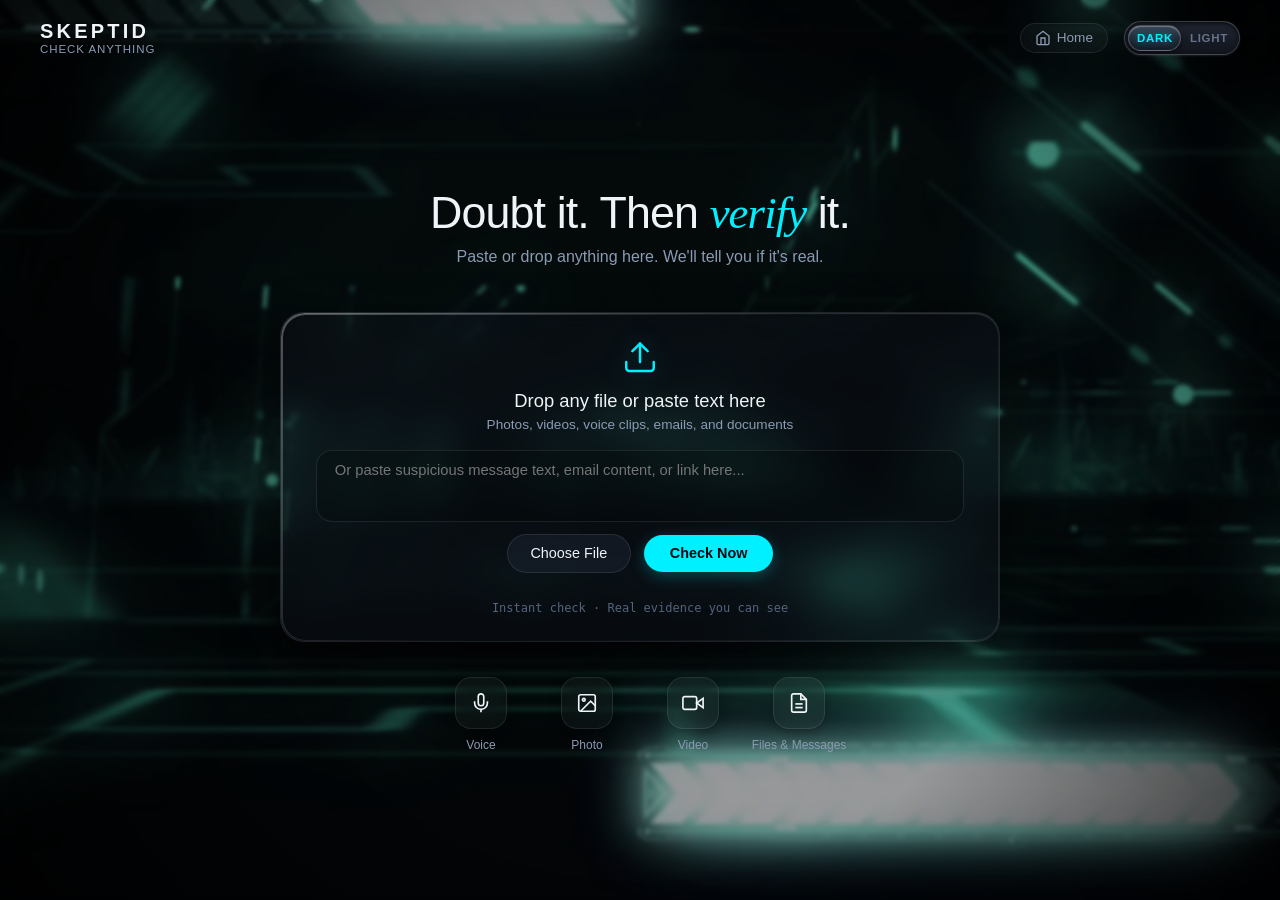
==== commit 3a2744e5: "Integrate files and messages desk, add light theme video, and improve deepfake image analysis" ====
--- a/web/index.html
+++ b/web/index.html
@@ -10,8 +10,11 @@
 <body class="theme-glassmorphism">
   <!-- Looping Background Video -->
   <div class="bg-video-container" aria-hidden="true">
-    <video autoplay muted loop playsinline preload="auto" poster="assets/hero-poster.jpg" aria-hidden="true">
+    <video class="bg-video-dark" autoplay muted loop playsinline preload="auto" poster="assets/hero-poster.jpg" aria-hidden="true">
       <source src="assets/hero.mp4" type="video/mp4">
+    </video>
+    <video class="bg-video-light" autoplay muted loop playsinline preload="auto" poster="assets/hero-light-poster.jpg" aria-hidden="true">
+      <source src="assets/hero-light.mp4" type="video/mp4">
     </video>
   </div>
   <div class="bg-scrim" aria-hidden="true"></div>
@@ -19,7 +22,7 @@
 
   <!-- Hub Header -->
   <header class="hub-header">
-    <a href="index.html" class="hub-brand">
+    <a href="landing.html" class="hub-brand" aria-label="Go to SKEPTID Home">
       <div class="hub-title-group">
         <h1>SKEPTID</h1>
         <div class="hub-subtitle">Check Anything</div>
@@ -27,6 +30,15 @@
     </a>
 
     <div class="hub-actions">
+      <!-- Accurate Top Bar Home Navigation -->
+      <a href="landing.html" class="hub-nav-link" aria-label="Home page">
+        <svg viewBox="0 0 24 24" fill="none" stroke="currentColor" stroke-width="2" width="16" height="16">
+          <path d="M3 9l9-7 9 7v11a2 2 0 0 1-2 2H5a2 2 0 0 1-2-2z"/>
+          <polyline points="9 22 9 12 15 12 15 22"/>
+        </svg>
+        <span>Home</span>
+      </a>
+
       <!-- Brushed Steel iOS Dark / Light Toggle Switch -->
       <button type="button" class="ios-steel-switch" id="ops-theme-toggle" role="switch" aria-label="Switch between Dark and Light mode">
         <span class="switch-thumb" aria-hidden="true"></span>
@@ -98,31 +110,13 @@
         <span class="ntp-tile-label">Video</span>
       </a>
 
-      <a href="message.html" class="ntp-tile">
+      <a href="files.html" class="ntp-tile">
         <div class="ntp-tile-icon-box">
           <svg viewBox="0 0 24 24" fill="none" stroke="currentColor" stroke-width="1.8">
-            <path d="M4 4h16c1.1 0 2 .9 2 2v12c0 1.1-.9 2-2 2H4c-1.1 0-2-.9-2-2V6c0-1.1.9-2 2-2z"/><polyline points="22,6 12,13 2,6"/>
+            <path d="M14 2H6a2 2 0 0 0-2 2v16a2 2 0 0 0 2 2h12a2 2 0 0 0 2-2V8z"/><polyline points="14 2 14 8 20 8"/><line x1="16" y1="13" x2="8" y2="13"/><line x1="16" y1="17" x2="8" y2="17"/>
           </svg>
         </div>
-        <span class="ntp-tile-label">Message</span>
-      </a>
-
-      <a href="binary.html" class="ntp-tile">
-        <div class="ntp-tile-icon-box">
-          <svg viewBox="0 0 24 24" fill="none" stroke="currentColor" stroke-width="1.8">
-            <polyline points="4 7 4 4 20 4 20 7"/><line x1="9" y1="20" x2="15" y2="20"/><line x1="12" y1="4" x2="12" y2="20"/>
-          </svg>
-        </div>
-        <span class="ntp-tile-label">File</span>
-      </a>
-
-      <a href="landing.html" class="ntp-tile">
-        <div class="ntp-tile-icon-box">
-          <svg viewBox="0 0 24 24" fill="none" stroke="currentColor" stroke-width="1.8">
-            <path d="M3 9l9-7 9 7v11a2 2 0 0 1-2 2H5a2 2 0 0 1-2-2z"/><polyline points="9 22 9 12 15 12 15 22"/>
-          </svg>
-        </div>
-        <span class="ntp-tile-label">Home</span>
+        <span class="ntp-tile-label">Files & Messages</span>
       </a>
     </nav>
 
--- a/web/hub.css
+++ b/web/hub.css
@@ -103,10 +103,35 @@
 }
 
 .bg-video-container video {
+  position: absolute;
+  inset: 0;
   width: 100%;
   height: 100%;
   object-fit: cover;
   display: block;
+  transition: opacity 0.6s cubic-bezier(0.16, 1, 0.3, 1);
+}
+
+body.theme-night .bg-video-dark,
+body:not(.theme-day) .bg-video-dark {
+  opacity: 1;
+  visibility: visible;
+}
+
+body.theme-night .bg-video-light,
+body:not(.theme-day) .bg-video-light {
+  opacity: 0;
+  visibility: hidden;
+}
+
+body.theme-day .bg-video-dark {
+  opacity: 0;
+  visibility: hidden;
+}
+
+body.theme-day .bg-video-light {
+  opacity: 1;
+  visibility: visible;
 }
 
 /* Strictly Android & iOS Mobile Device View (NOT window resizing on desktop) */
@@ -818,3 +843,121 @@
     height: 44px;
   }
 }
+
+/* Accurate Top Header Navigation Link */
+.hub-nav-link {
+  display: inline-flex;
+  align-items: center;
+  gap: 6px;
+  padding: 6px 14px;
+  font-size: 0.85rem;
+  font-weight: 500;
+  color: var(--text-muted);
+  text-decoration: none;
+  background: var(--shortcut-bg);
+  border: 1px solid var(--glass-border);
+  border-radius: 9999px;
+  backdrop-filter: var(--glass-blur);
+  transition: all var(--trans-speed) ease;
+}
+.hub-nav-link:hover {
+  color: var(--text-main);
+  border-color: var(--accent);
+  background: var(--shortcut-hover);
+  transform: translateY(-1px);
+}
+
+/* Concise 2-3 line Gemini explanation */
+.gemini-summary-box {
+  margin: 1.25rem 0 1rem;
+  padding: 1rem 1.25rem;
+  background: rgba(255, 255, 255, 0.04);
+  border: 1px solid var(--glass-border);
+  border-left: 3px solid var(--accent);
+  border-radius: 10px;
+  backdrop-filter: var(--glass-blur);
+}
+body.theme-day .gemini-summary-box {
+  background: rgba(255, 255, 255, 0.65);
+  border-color: rgba(15, 23, 42, 0.1);
+  border-left-color: var(--accent);
+}
+.gemini-summary-text {
+  font-size: 0.98rem;
+  line-height: 1.55;
+  color: var(--text-main);
+  font-weight: 450;
+}
+
+/* Interactive Heatmap Styling */
+.heatmap-container {
+  position: relative;
+  display: inline-block;
+  margin: 0 auto;
+  border-radius: 10px;
+  overflow: hidden;
+  box-shadow: 0 8px 24px rgba(0, 0, 0, 0.25);
+  border: 1px solid var(--glass-border);
+}
+.heatmap-base-img {
+  display: block;
+  max-height: 280px;
+  width: auto;
+  max-width: 100%;
+}
+.heatmap-overlay-img {
+  position: absolute;
+  inset: 0;
+  width: 100%;
+  height: 100%;
+  object-fit: fill;
+  pointer-events: none;
+}
+.heatmap-controls {
+  margin-top: 10px;
+  display: flex;
+  align-items: center;
+  justify-content: center;
+  gap: 12px;
+  font-size: 0.85rem;
+  color: var(--text-muted);
+}
+.heatmap-controls input[type="range"] {
+  accent-color: var(--accent);
+  cursor: pointer;
+}
+
+/* "More" Collapsible Inner Mechanism Button */
+.inner-mechanisms-section {
+  margin-top: 1.25rem;
+}
+.btn-more-toggle {
+  display: inline-flex;
+  align-items: center;
+  gap: 8px;
+  padding: 8px 18px;
+  font-size: 0.88rem;
+  font-weight: 500;
+  font-family: var(--font-sans);
+  color: var(--text-muted);
+  background: var(--shortcut-bg);
+  border: 1px solid var(--glass-border);
+  border-radius: 9999px;
+  cursor: pointer;
+  transition: all var(--trans-speed) ease;
+}
+.btn-more-toggle:hover {
+  color: var(--text-main);
+  border-color: var(--accent);
+  background: var(--shortcut-hover);
+}
+.btn-more-toggle .chevron-icon {
+  transition: transform 0.25s ease;
+}
+.btn-more-toggle[aria-expanded="true"] .chevron-icon {
+  transform: rotate(180deg);
+}
+.inner-mechanisms-content {
+  margin-top: 1rem;
+  transition: all 0.3s ease;
+}
